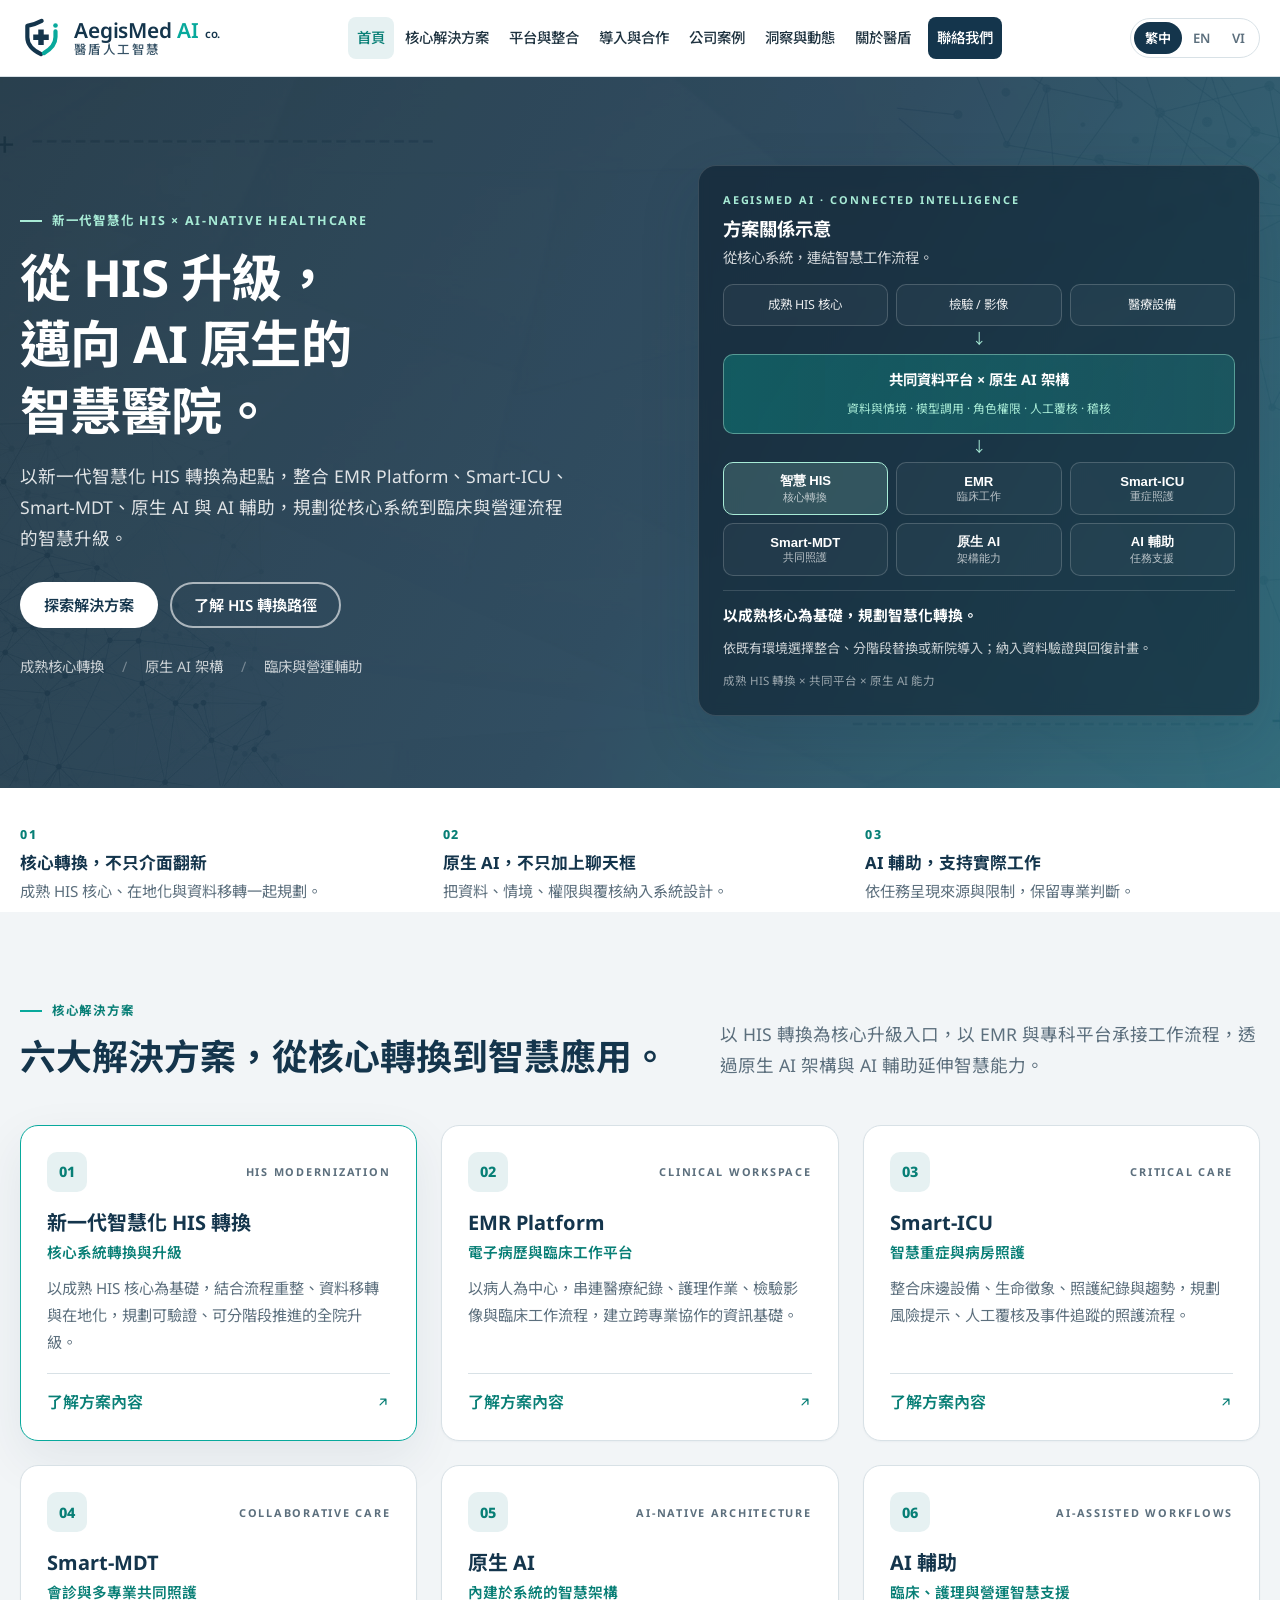
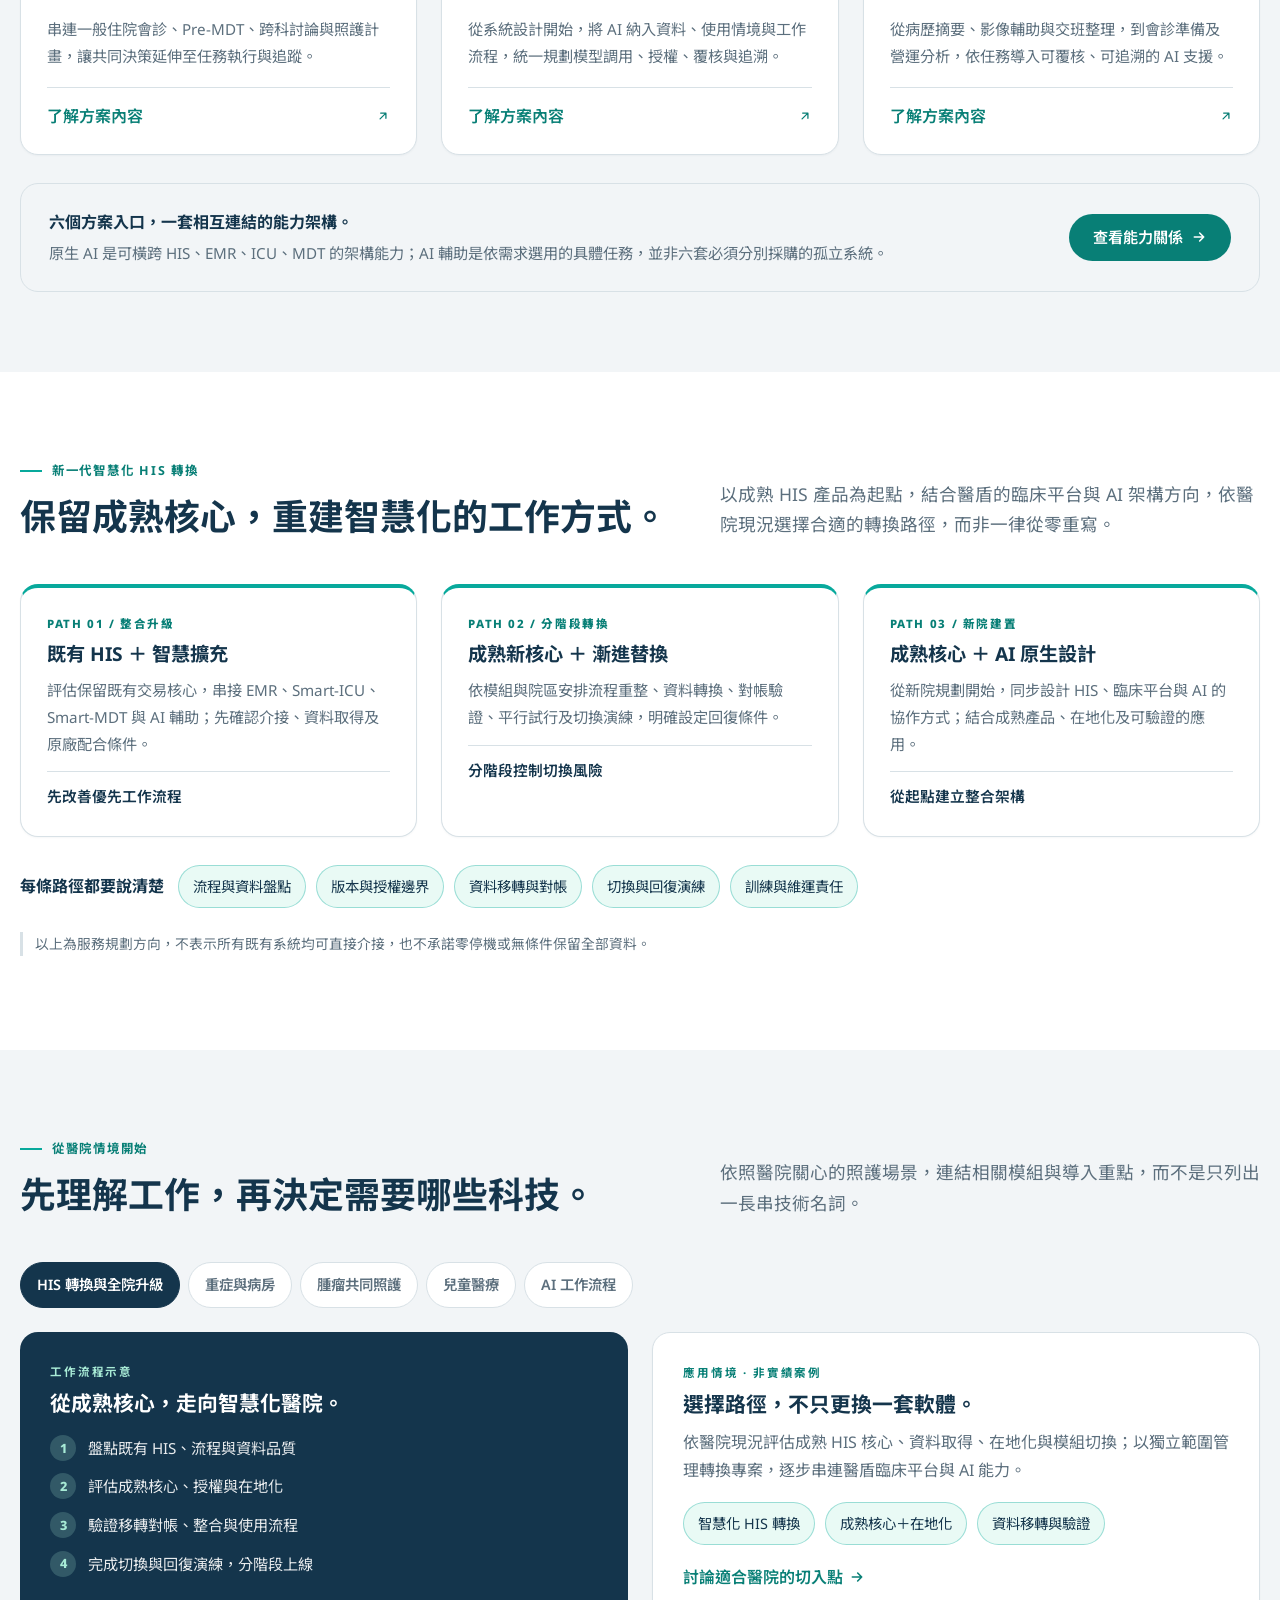
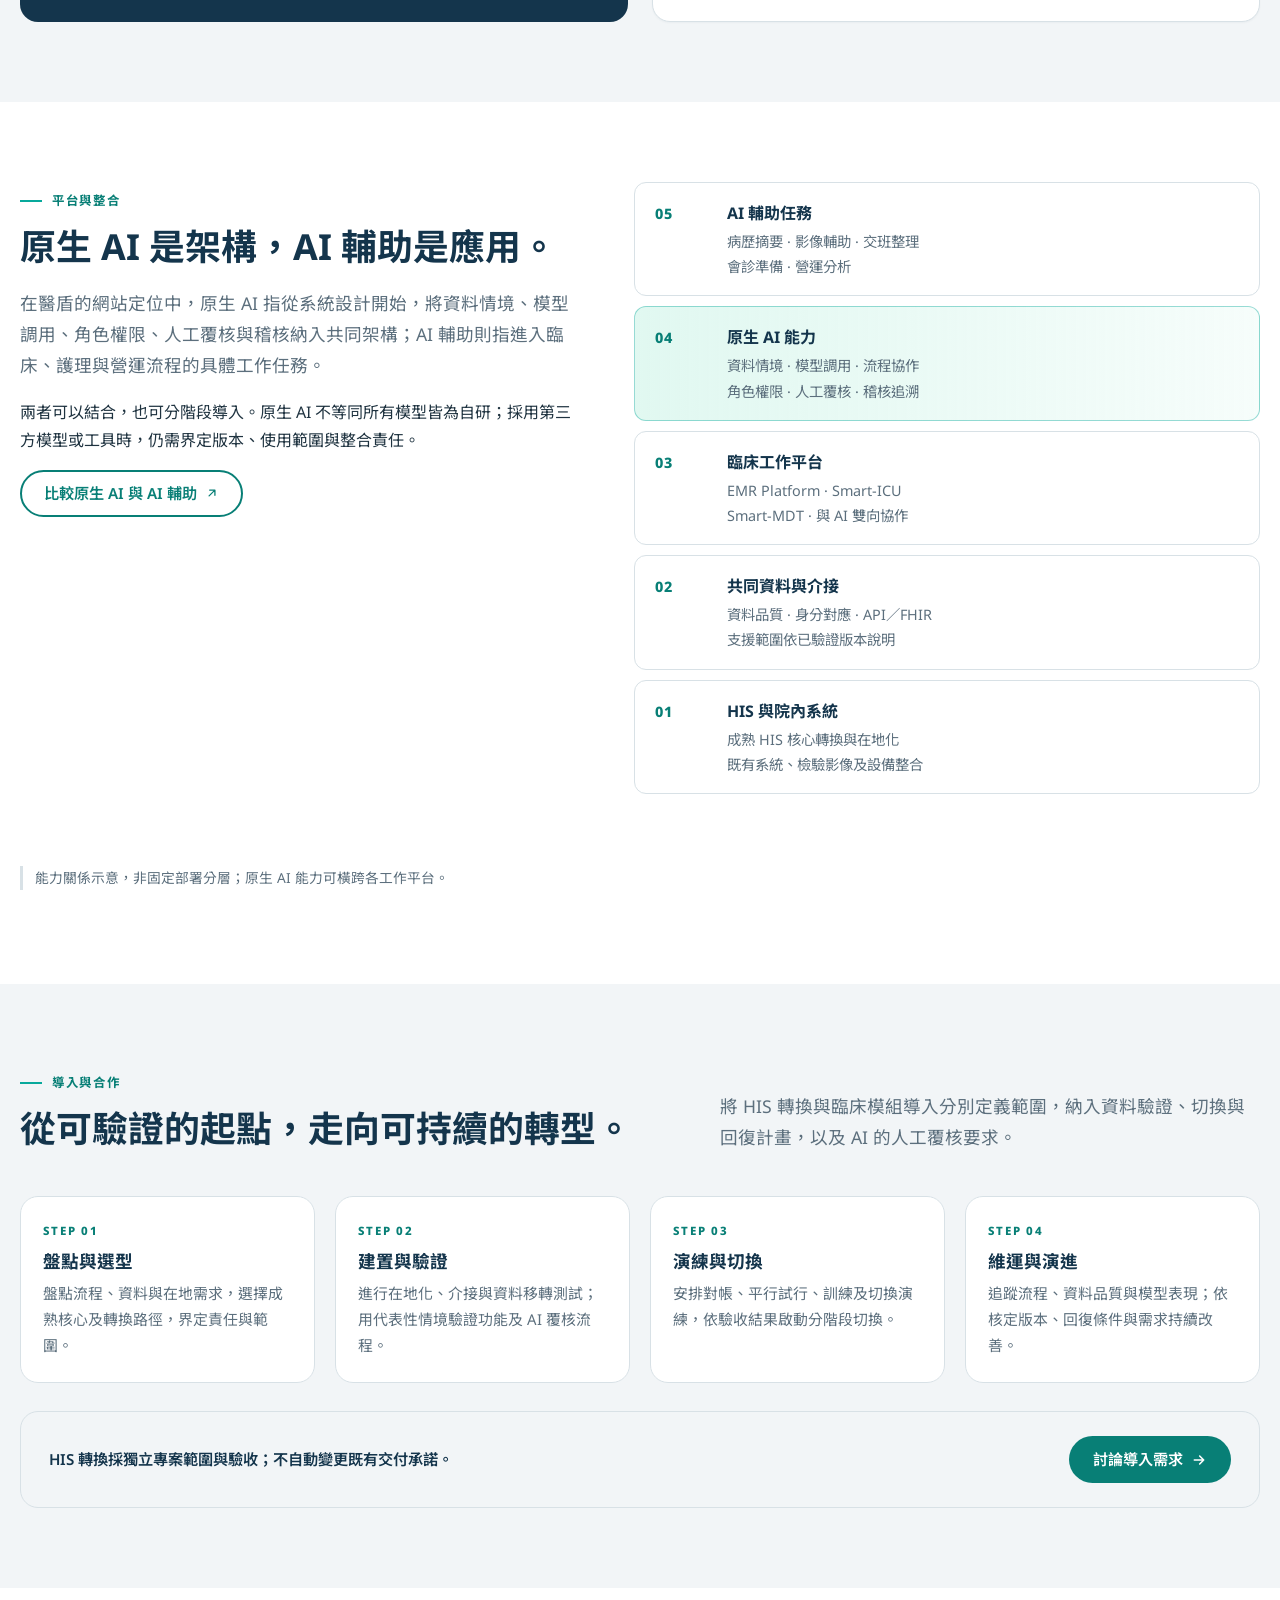
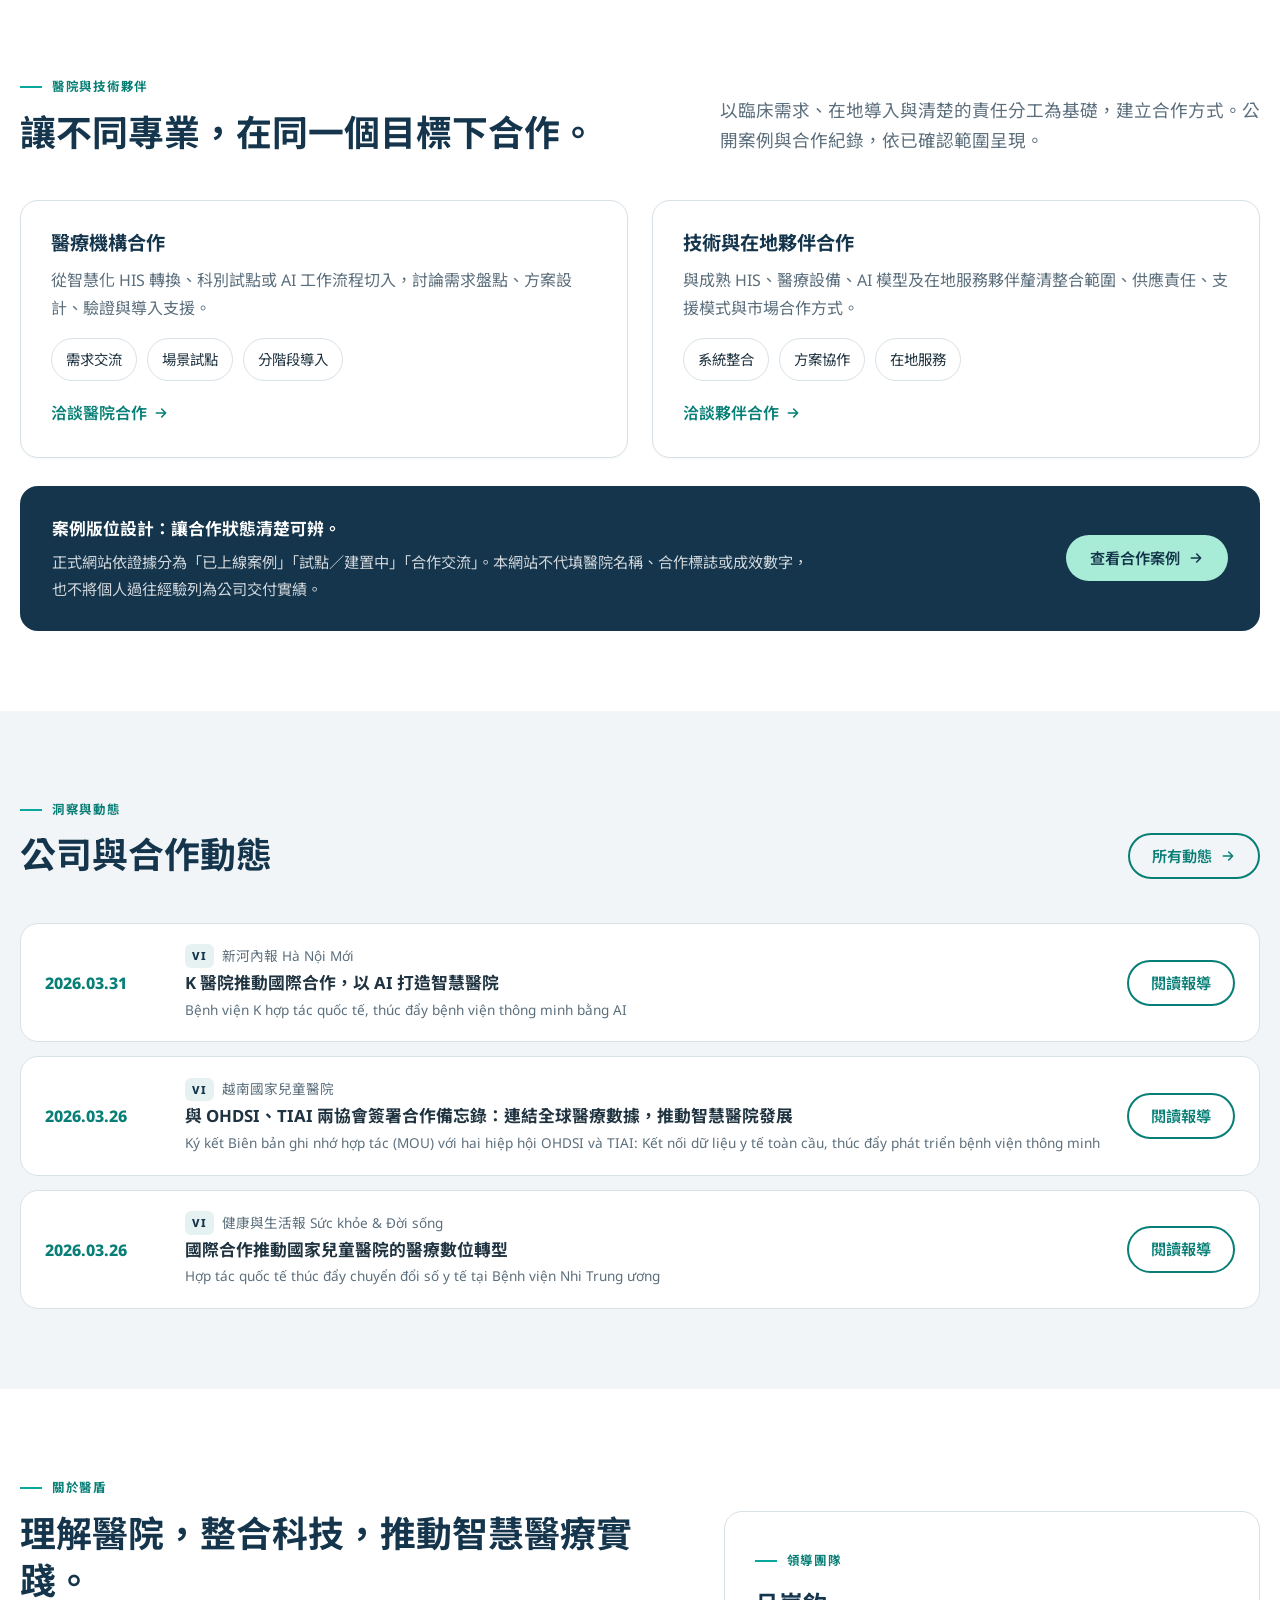
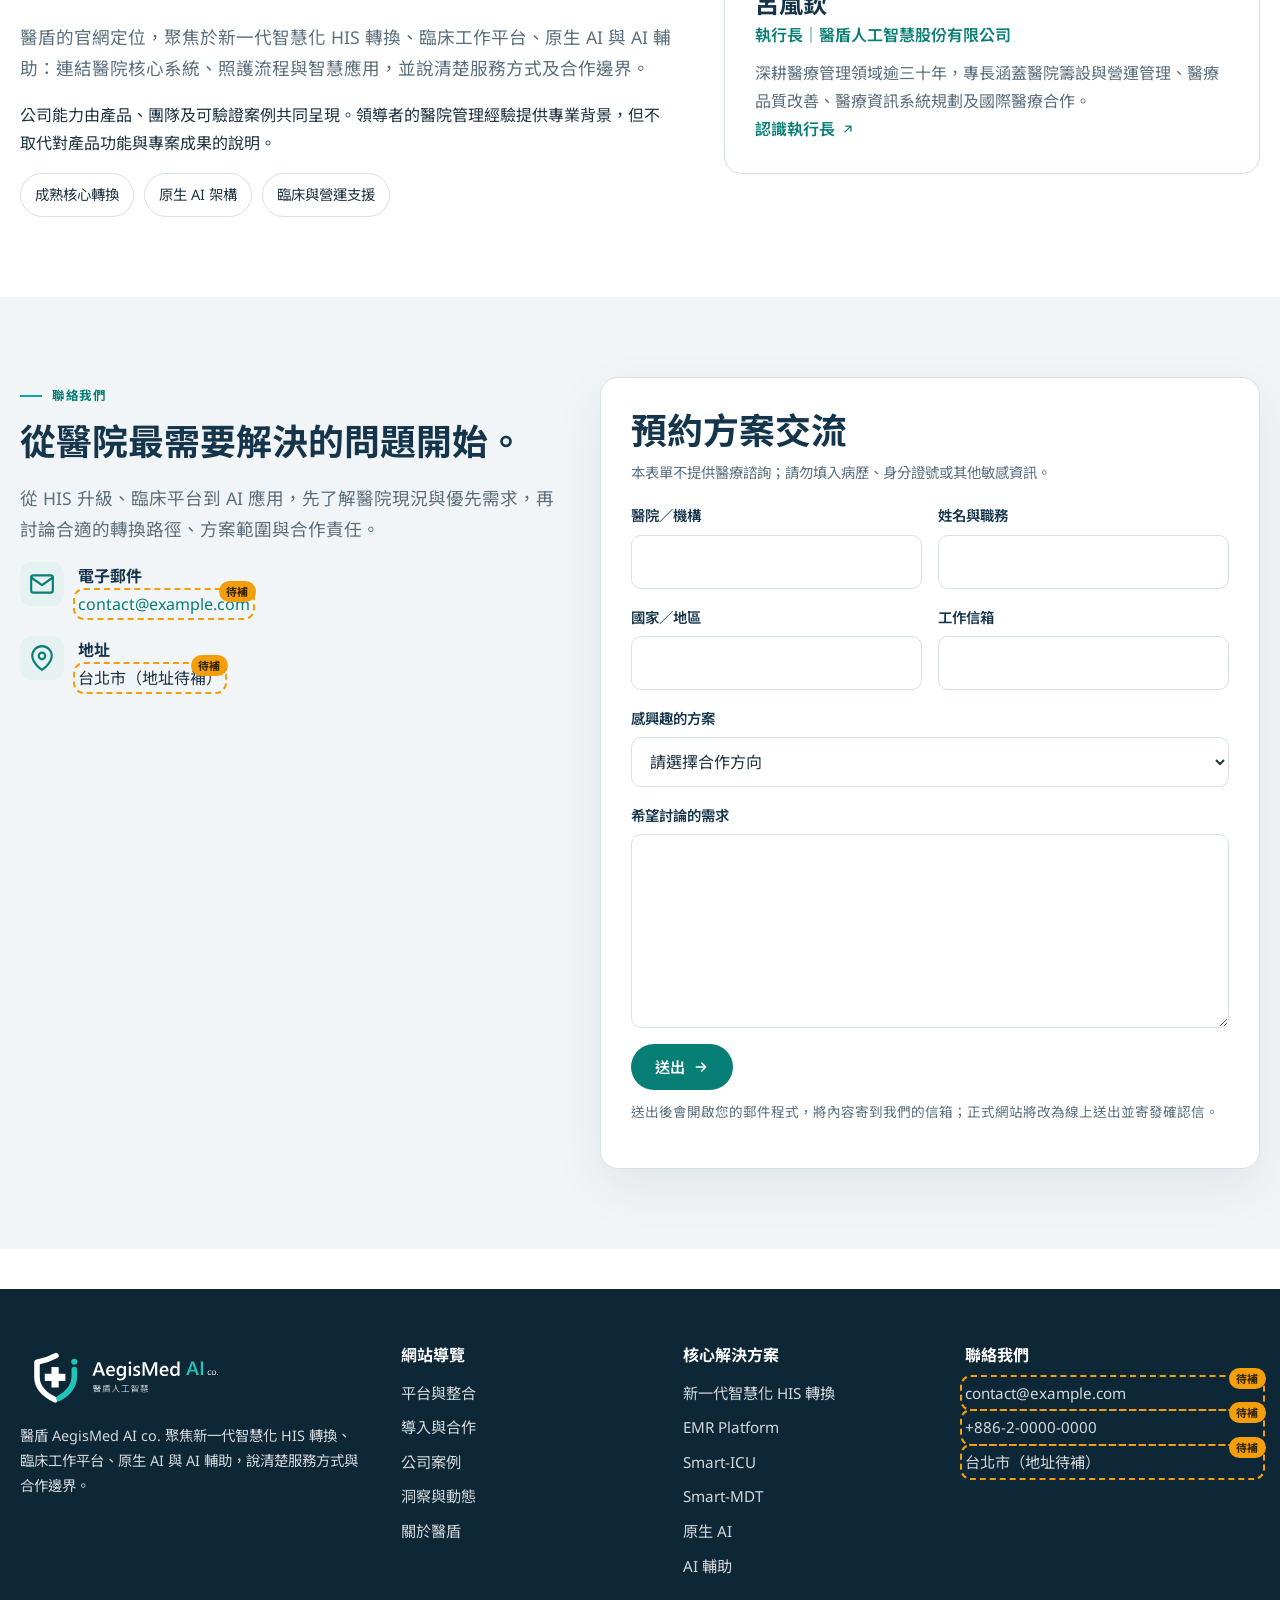
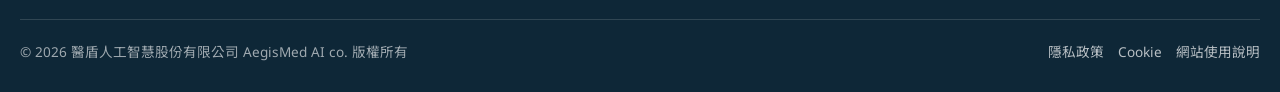
==== index.html @ ff6b039b "六大方案內頁改為定稿文案並新增架構圖" ====
<!DOCTYPE html>
<html lang="zh-Hant">
<head>
  <meta charset="utf-8">
  <meta name="viewport" content="width=device-width, initial-scale=1">
  <title data-i18n="title.home">醫盾 AegisMed AI co.｜從 HIS 升級，邁向 AI 原生的智慧醫院</title>
  <meta name="description" content="以新一代智慧化 HIS 轉換為起點，整合 EMR Platform、Smart-ICU、Smart-MDT、原生 AI 與 AI 輔助，規劃從核心系統到臨床與營運流程的智慧升級。">
  <meta name="robots" content="noindex,nofollow">
  <link rel="icon" href="assets/img/favicon.ico?v=3" sizes="16x16 32x32 48x48">
  <link rel="icon" href="assets/img/favicon.svg?v=3" type="image/svg+xml" sizes="any">
  <link rel="apple-touch-icon" href="assets/img/apple-touch-icon.png?v=3" sizes="180x180">
  <meta name="theme-color" content="#14354C">
  <link rel="preconnect" href="https://fonts.googleapis.com">
  <link href="https://fonts.googleapis.com/css2?family=Noto+Sans:wght@400;500;600;700;800&family=Noto+Sans+TC:wght@400;500;700;800&display=swap" rel="stylesheet">
  <link rel="stylesheet" href="assets/style.css?v=5">
</head>
<body>
  <header class="site-header"></header>

  <section class="hero" data-render="hero"></section>
  <section data-render="points"></section>
  <section class="section alt" id="solutions"><div class="container" data-render="solutions-grid"></div></section>
  <section class="section" id="paths"><div class="container" data-render="paths"></div></section>
  <section class="section alt" id="scenarios"><div class="container" data-render="scenarios"></div></section>
  <section class="section" id="platform"><div class="container" data-render="platform-brief"></div></section>
  <section class="section alt" id="implementation"><div class="container" data-render="implementation"></div></section>
  <section class="section" id="cooperation"><div class="container" data-render="cooperation-cards"></div></section>
  <section class="section alt" id="news"><div class="container" data-render="news-latest"></div></section>
  <section class="section" id="about"><div class="container" data-render="about-brief"></div></section>

  <section class="section alt" id="contact"><div class="container contact-grid">
    <div>
      <div class="eyebrow" data-i18n="nav.contact">聯絡我們</div>
      <h2 data-render="contact-title"></h2>
      <p class="lead" data-render="contact-lead"></p>
      <ul class="info-list">
        <li><div class="icon"><svg viewBox="0 0 24 24" fill="none" stroke="currentColor" stroke-width="2" stroke-linecap="round" stroke-linejoin="round"><rect x="2" y="4" width="20" height="16" rx="2"/><path d="m22 6-10 7L2 6"/></svg></div><div><b data-i18n="contact.email">電子郵件</b><span data-render="company-email" data-placeholder></span></div></li>
        <li><div class="icon"><svg viewBox="0 0 24 24" fill="none" stroke="currentColor" stroke-width="2" stroke-linecap="round" stroke-linejoin="round"><path d="M21 10c0 7-9 13-9 13s-9-6-9-13a9 9 0 0 1 18 0z"/><circle cx="12" cy="10" r="3"/></svg></div><div><b data-i18n="contact.address">地址</b><span data-render="company-address" data-placeholder></span></div></li>
      </ul>
    </div>
    <div data-render="contact-form"></div>
  </div></section>

  <footer class="site-footer"></footer>
  <script src="assets/data.js?v=5"></script>
  <script src="assets/content.js?v=5"></script>
  <script src="assets/i18n.js?v=5"></script>
  <script src="assets/site.js?v=5"></script>
</body>
</html>
---- assets/style.css ----
/* ============================================================
   醫盾 AegisMed AI co. — 官網樣式表（v2 六大方案版）
   品牌色取自 logo；版面參數（圓角 18、版心 1240、薄荷綠點綴）取自交接包原型
   ============================================================ */
:root {
  --navy: #14354C;
  --navy-2: #1E4A66;
  --navy-deep: #0E2737;
  --teal: #08A99C;
  --teal-dark: #087F76;
  --teal-bright: #20C5B8;
  --mint: #A8EBD6;
  --primary: var(--teal-dark);
  --mist: #E6F1F2;
  --mist-2: #F2F5F7;
  --ink: #1F3340;
  --muted: #5C6F7D;
  --line: #D8E1E6;
  --white: #FFFFFF;
  --amber: #F59E0B;
  --radius: 18px;
  --radius-sm: 12px;
  --shadow: 0 18px 50px rgba(20, 53, 76, 0.08);
  --shadow-lg: 0 24px 60px rgba(20, 53, 76, 0.16);
  --container: 1240px;
  --font: "Noto Sans", "Noto Sans TC", "Microsoft JhengHei", "PingFang TC", system-ui, -apple-system, "Segoe UI", sans-serif;
}

* { box-sizing: border-box; }
html { scroll-behavior: smooth; }
@media (prefers-reduced-motion: reduce) { html { scroll-behavior: auto; } *, *::before, *::after { transition: none !important; animation: none !important; } }
body { margin: 0; font-family: var(--font); font-size: 16px; line-height: 1.75; color: var(--ink); background: var(--white); -webkit-font-smoothing: antialiased; }
img { max-width: 100%; display: block; }
a { color: var(--primary); text-decoration: none; }
a:hover { text-decoration: underline; }
:focus-visible { outline: 3px solid var(--teal); outline-offset: 2px; border-radius: 4px; }
h1, h2, h3, h4 { line-height: 1.3; margin: 0 0 .5em; color: var(--navy); font-weight: 700; }
h1 { font-size: clamp(2rem, 4.2vw, 3.2rem); letter-spacing: -0.01em; }
h2 { font-size: clamp(1.6rem, 2.8vw, 2.25rem); }
h3 { font-size: 1.2rem; }
p { margin: 0 0 1em; }
.container { width: min(var(--container), calc(100% - 32px)); margin: 0 auto; }
.section { padding: 80px 0; }
.section.alt { background: var(--mist-2); }
.section.dark { background: var(--navy); color: #fff; }
.section.dark h2, .section.dark h3 { color: #fff; }
.section-head { max-width: 780px; margin-bottom: 44px; }
.section-head.center { margin-left: auto; margin-right: auto; text-align: center; }
.section-head.split { display: grid; grid-template-columns: 1.1fr .9fr; gap: 40px; align-items: end; max-width: none; }
.section-head.split .lead { margin-bottom: 0; }
.eyebrow { display: inline-flex; align-items: center; gap: 10px; font-size: .78rem; font-weight: 700; letter-spacing: .14em; text-transform: uppercase; color: var(--teal-dark); margin-bottom: 12px; }
.eyebrow::before { content: ""; width: 22px; height: 2px; background: var(--teal); }
.dark .eyebrow, .hero .eyebrow, .page-hero .eyebrow { color: var(--mint); }
.dark .eyebrow::before, .hero .eyebrow::before, .page-hero .eyebrow::before { background: var(--mint); }
.lead { font-size: 1.1rem; color: var(--muted); }
.dark .lead { color: rgba(255,255,255,.82); }
.muted { color: var(--muted); }
.small { font-size: .9rem; }
.note { font-size: .86rem; color: var(--muted); border-left: 3px solid var(--line); padding-left: 12px; margin-top: 24px; }
.dark .note { color: rgba(255,255,255,.7); border-color: rgba(255,255,255,.25); }

/* ---------- Buttons ---------- */
.btn { display: inline-flex; align-items: center; gap: 8px; padding: 12px 22px; border-radius: 999px; font-weight: 600; border: 2px solid transparent; cursor: pointer; transition: all .2s ease; text-decoration: none !important; font-size: .95rem; line-height: 1.2; font-family: inherit; }
.btn-primary { background: var(--primary); color: #fff; }
.btn-primary:hover { background: var(--navy); transform: translateY(-1px); box-shadow: var(--shadow); }
.btn-outline { border-color: var(--primary); color: var(--primary); background: transparent; }
.btn-outline:hover { background: var(--mist); }
.btn-light { background: #fff; color: var(--navy); }
.btn-light:hover { background: var(--mist); }
.btn-ghost { border-color: rgba(255,255,255,.6); color: #fff; }
.btn-ghost:hover { background: rgba(255,255,255,.12); }
.btn-mint { background: var(--mint); color: var(--navy); }
.btn-mint:hover { background: #BFF2E3; }
.arrow-link { font-weight: 600; display: inline-flex; align-items: center; gap: 6px; }

/* ---------- Header / Nav ---------- */
.site-header { position: sticky; top: 0; z-index: 50; background: rgba(255,255,255,.94); backdrop-filter: saturate(160%) blur(8px); border-bottom: 1px solid var(--line); }
.nav { display: flex; align-items: center; justify-content: space-between; height: 76px; gap: 20px; }
.brand { display: flex; align-items: center; gap: 12px; color: var(--navy); text-decoration: none !important; flex-shrink: 0; }
.brand img, .brand svg { height: 44px; width: auto; }
.brand-text { display: flex; flex-direction: column; line-height: 1.15; }
.brand-en { font-family: "Segoe UI", "Noto Sans", "Noto Sans TC", system-ui, sans-serif; font-size: 1.3rem; font-weight: 600; color: var(--navy); letter-spacing: -0.005em; white-space: nowrap; }
.brand-en b { color: var(--teal); font-weight: 600; }
.brand-en small { font-size: .55em; font-weight: 600; margin-left: 1px; }
.brand-zh { font-size: .78rem; font-weight: 500; color: var(--navy); letter-spacing: .2em; white-space: nowrap; opacity: .85; }
.nav-links { display: flex; align-items: center; gap: 2px; list-style: none; margin: 0; padding: 0; }
.nav-links a { display: block; padding: 8px 12px; border-radius: 8px; color: var(--ink); font-weight: 500; font-size: .95rem; text-decoration: none !important; white-space: nowrap; }
.nav-links a:hover { background: var(--mist); color: var(--navy); }
.nav-links a.active { color: var(--primary); background: var(--mist); }
.nav-links a.nav-cta { background: var(--navy); color: #fff; margin-left: 6px; }
.nav-links a.nav-cta:hover { background: var(--navy-2); }
.nav-right { display: flex; align-items: center; gap: 10px; flex-shrink: 0; }
.lang-switch { display: inline-flex; border: 1px solid var(--line); border-radius: 999px; padding: 3px; background: #fff; }
.lang-switch button { border: 0; background: transparent; padding: 5px 11px; border-radius: 999px; font: inherit; font-size: .82rem; font-weight: 600; color: var(--muted); cursor: pointer; white-space: nowrap; }
.lang-switch button.active { background: var(--navy); color: #fff; }
.nav-toggle { display: none; border: 1px solid var(--line); background: #fff; border-radius: 10px; width: 42px; height: 42px; cursor: pointer; }
.nav-toggle span { display: block; width: 20px; height: 2px; background: var(--navy); margin: 4px auto; border-radius: 2px; }

/* ---------- Hero (home) ---------- */
.hero { position: relative; color: #fff; overflow: hidden; background: linear-gradient(120deg, var(--navy-deep) 0%, var(--navy) 55%, #1B5C6E 100%); }
.hero::before { content: ""; position: absolute; inset: 0; background: url("img/bg-network.jpg") center/cover no-repeat; opacity: .12; mix-blend-mode: screen; pointer-events: none; }
.hero .container { position: relative; display: grid; grid-template-columns: 1.05fr .95fr; gap: 56px; align-items: center; padding: 88px 0 72px; }
.hero h1 { color: #fff; margin-bottom: 18px; }
.hero h1 span { display: block; }
.hero p.lead { color: rgba(255,255,255,.85); font-size: 1.1rem; max-width: 560px; }
.hero-actions { display: flex; flex-wrap: wrap; gap: 12px; margin-top: 28px; }
.hero-tags { display: flex; flex-wrap: wrap; gap: 8px 18px; margin-top: 26px; font-size: .9rem; color: rgba(255,255,255,.75); }
.hero-tags span::before { content: "/"; margin-right: 18px; color: rgba(255,255,255,.35); }
.hero-tags span:first-child::before { display: none; }

/* 方案關係示意卡 */
.board { background: rgba(8, 26, 40, .55); border: 1px solid rgba(255,255,255,.14); border-radius: var(--radius); padding: 24px; backdrop-filter: blur(6px); box-shadow: var(--shadow-lg); }
.board .label { font-size: .68rem; letter-spacing: .18em; color: var(--mint); font-weight: 700; margin-bottom: 8px; }
.board h3 { color: #fff; margin: 0 0 4px; font-size: 1.15rem; }
.board .sub { color: rgba(255,255,255,.8); font-size: .9rem; margin: 0 0 14px; }
.board .row { display: grid; gap: 8px; margin-top: 8px; }
.board .row.top { grid-template-columns: repeat(3, 1fr); }
.board .row.bottom { grid-template-columns: repeat(3, 1fr); }
.board .cell { border: 1px solid rgba(255,255,255,.18); border-radius: 10px; padding: 9px 10px; font-size: .78rem; text-align: center; color: rgba(255,255,255,.9); background: rgba(255,255,255,.04); }
.board .mid { border-radius: 10px; padding: 12px 14px; background: linear-gradient(90deg, rgba(8,169,156,.35), rgba(32,197,184,.2)); border: 1px solid rgba(168,235,214,.45); text-align: center; margin-top: 8px; }
.board .mid b { display: block; font-size: .9rem; color: #fff; }
.board .mid span { font-size: .74rem; color: var(--mint); }
.board .down { text-align: center; color: var(--mint); font-size: .9rem; line-height: 1; margin: 6px 0 2px; }
.board .cell.item { cursor: pointer; transition: all .15s ease; }
.board .cell.item b { display: block; font-size: .82rem; color: #fff; }
.board .cell.item span { font-size: .7rem; color: rgba(255,255,255,.7); }
.board .cell.item:hover, .board .cell.item.active { background: rgba(168,235,214,.18); border-color: var(--mint); }
.board .explain { margin-top: 14px; padding-top: 12px; border-top: 1px solid rgba(255,255,255,.14); min-height: 64px; }
.board .explain b { display: block; color: #fff; font-size: .92rem; margin-bottom: 4px; }
.board .explain span { font-size: .82rem; color: rgba(255,255,255,.78); }
.board .foot { margin-top: 10px; font-size: .72rem; color: rgba(255,255,255,.55); }

/* 三個重點 */
.points { display: grid; grid-template-columns: repeat(3, 1fr); gap: 28px; padding: 36px 0 8px; }
.point .num { font-size: .78rem; font-weight: 800; color: var(--teal-dark); letter-spacing: .14em; }
.point h3 { margin: 6px 0 4px; font-size: 1.05rem; }
.point p { color: var(--muted); margin: 0; font-size: .95rem; }

/* ---------- Page hero (inner pages) ---------- */
.page-hero { position: relative; color: #fff; padding: 68px 0 60px; overflow: hidden; background: linear-gradient(120deg, var(--navy-deep) 0%, var(--navy) 55%, #1B5C6E 100%); }
.page-hero::before { content: ""; position: absolute; inset: 0; background: url("img/bg-network.jpg") center/cover; opacity: .1; mix-blend-mode: screen; }
.page-hero .container { position: relative; }
.page-hero h1 { color: #fff; font-size: clamp(1.8rem, 3.4vw, 2.7rem); margin-bottom: 12px; max-width: 900px; }
.page-hero p { color: rgba(255,255,255,.85); max-width: 760px; margin: 0; font-size: 1.05rem; }
.page-hero .num { font-size: .85rem; font-weight: 800; letter-spacing: .14em; color: var(--mint); margin-bottom: 6px; }

/* ---------- Cards / Grids ---------- */
.grid { display: grid; gap: 24px; }
.grid-2 { grid-template-columns: repeat(2, 1fr); }
.grid-3 { grid-template-columns: repeat(3, 1fr); }
.grid-4 { grid-template-columns: repeat(4, 1fr); }
.card { background: #fff; border: 1px solid var(--line); border-radius: var(--radius); padding: 28px; box-shadow: 0 1px 2px rgba(20,53,76,.04); transition: transform .2s ease, box-shadow .2s ease; }
.card:hover { transform: translateY(-3px); box-shadow: var(--shadow); }
.card h3 { margin-top: 14px; }
.card p { color: var(--muted); margin-bottom: 0; }
.card .more { display: inline-flex; gap: 6px; align-items: center; margin-top: 16px; font-weight: 600; }
.dark .card { background: rgba(255,255,255,.06); border-color: rgba(255,255,255,.14); color: #fff; }
.dark .card p { color: rgba(255,255,255,.78); }

/* 六大方案卡 */
.sol-grid { display: grid; grid-template-columns: repeat(3, 1fr); gap: 24px; }
.sol-card { padding: 26px 26px 24px; display: flex; flex-direction: column; }
.sol-card .head { display: flex; justify-content: space-between; align-items: center; margin-bottom: 18px; }
.sol-card .num { width: 40px; height: 40px; border-radius: 10px; background: var(--mist); color: var(--teal-dark); font-weight: 800; display: grid; place-items: center; font-size: .9rem; }
.sol-card .tag { font-size: .68rem; letter-spacing: .16em; color: var(--muted); font-weight: 700; text-transform: uppercase; }
.sol-card h3 { margin: 0 0 4px; font-size: 1.25rem; }
.sol-card .pos { color: var(--teal-dark); font-weight: 600; font-size: .92rem; margin-bottom: 10px; }
.sol-card p.desc { color: var(--muted); font-size: .95rem; margin-bottom: 18px; flex: 1; }
.sol-card .more { display: flex; justify-content: space-between; align-items: center; margin-top: auto; padding-top: 14px; border-top: 1px solid var(--line); font-weight: 600; }
.sol-card.featured { border-color: var(--teal); box-shadow: var(--shadow); }
.band { margin-top: 28px; background: var(--mist-2); border: 1px solid var(--line); border-radius: var(--radius); padding: 24px 28px; display: flex; justify-content: space-between; align-items: center; gap: 24px; flex-wrap: wrap; }
.band b { display: block; color: var(--navy); margin-bottom: 4px; }
.band p { margin: 0; color: var(--muted); font-size: .95rem; }

/* 三條路徑 */
.paths { display: grid; grid-template-columns: repeat(3, 1fr); gap: 24px; }
.path { padding: 26px; border-top: 4px solid var(--teal); }
.path .tag { font-size: .72rem; letter-spacing: .14em; color: var(--teal-dark); font-weight: 800; }
.path h3 { margin: 8px 0 10px; }
.path p { color: var(--muted); font-size: .95rem; }
.path .foot { margin-top: 14px; padding-top: 12px; border-top: 1px solid var(--line); font-weight: 600; color: var(--navy); font-size: .92rem; }
.must { margin-top: 28px; display: flex; align-items: center; gap: 14px; flex-wrap: wrap; }
.must b { color: var(--navy); }
.chips { display: flex; flex-wrap: wrap; gap: 10px; }
.chip { padding: 8px 14px; border-radius: 999px; background: #fff; border: 1px solid var(--line); font-size: .9rem; color: var(--ink); }
.chip.vn { border-color: #F3C9C9; background: #FFF6F6; }
.chip.tw { border-color: #C9DDF3; background: #F3F8FF; }
.chip.mint { background: rgba(168,235,214,.25); border-color: rgba(8,169,156,.35); color: var(--navy); }
.dark .chip { background: rgba(255,255,255,.08); border-color: rgba(255,255,255,.2); color: #fff; }
.partner-group h3 { font-size: 1rem; color: var(--muted); font-weight: 600; margin-bottom: 12px; }

/* 應用情境 */
.scen-tabs { display: flex; gap: 8px; flex-wrap: wrap; margin-bottom: 24px; }
.scen-tabs button, .tabs button { border: 1px solid var(--line); background: #fff; border-radius: 999px; padding: 9px 16px; font: inherit; font-size: .9rem; font-weight: 600; color: var(--muted); cursor: pointer; }
.scen-tabs button.active, .tabs button.active { background: var(--navy); color: #fff; border-color: var(--navy); }
.scen-panel { display: grid; grid-template-columns: 1fr 1fr; gap: 24px; }
.scen-flow { background: var(--navy); color: #fff; border-radius: var(--radius); padding: 30px; }
.scen-flow .label { font-size: .72rem; letter-spacing: .16em; color: var(--mint); font-weight: 700; }
.scen-flow h3 { color: #fff; margin: 8px 0 18px; font-size: 1.3rem; }
.scen-flow ol { list-style: none; padding: 0; margin: 0; display: grid; gap: 12px; counter-reset: s; }
.scen-flow li { display: flex; gap: 12px; align-items: flex-start; font-size: .95rem; color: rgba(255,255,255,.9); }
.scen-flow li::before { counter-increment: s; content: counter(s); flex: 0 0 26px; height: 26px; border-radius: 50%; background: rgba(168,235,214,.2); color: var(--mint); display: grid; place-items: center; font-size: .8rem; font-weight: 800; }
.scen-card { padding: 30px; }
.scen-card .label { font-size: .72rem; letter-spacing: .16em; color: var(--teal-dark); font-weight: 700; }
.scen-card h3 { margin: 8px 0 10px; font-size: 1.3rem; }
.scen-card p { color: var(--muted); }
.scen-card .chips { margin: 18px 0; }

/* 平台五層 */
.layers { display: grid; gap: 10px; }
.layer { display: grid; grid-template-columns: 56px 1fr; gap: 16px; align-items: start; padding: 16px 20px; border: 1px solid var(--line); border-radius: var(--radius-sm); background: #fff; }
.layer .num { font-weight: 800; color: var(--teal-dark); font-size: .9rem; letter-spacing: .08em; padding-top: 2px; }
.layer b { display: block; color: var(--navy); margin-bottom: 2px; }
.layer span { display: block; font-size: .9rem; color: var(--muted); }
.layer.accent { background: linear-gradient(90deg, rgba(168,235,214,.35), rgba(168,235,214,.1)); border-color: rgba(8,169,156,.4); }
.platform-grid { display: grid; grid-template-columns: .95fr 1.05fr; gap: 48px; align-items: start; }
.compare-grid { display: grid; grid-template-columns: repeat(2, 1fr); gap: 20px; }
.compare-grid .card h3 { margin-top: 0; font-size: 1.05rem; }

/* 四步驟 */
.steps-4 { display: grid; grid-template-columns: repeat(4, 1fr); gap: 20px; }
.step4 { position: relative; padding: 24px 22px; border: 1px solid var(--line); border-radius: var(--radius); background: #fff; }
.step4 .num { font-size: .72rem; letter-spacing: .16em; font-weight: 800; color: var(--teal-dark); }
.step4 h3 { margin: 8px 0 8px; font-size: 1.1rem; }
.step4 p { color: var(--muted); margin: 0; font-size: .93rem; }
.steps { counter-reset: step; }
.step { position: relative; padding-left: 64px; }
.step::before { counter-increment: step; content: counter(step, decimal-leading-zero); position: absolute; left: 0; top: 0; width: 46px; height: 46px; border-radius: 12px; background: var(--navy); color: #fff; display: grid; place-items: center; font-weight: 800; }

/* 合作 */
.coop-cards { display: grid; grid-template-columns: repeat(2, 1fr); gap: 24px; }
.coop-card { padding: 30px; }
.coop-card h3 { margin-top: 0; }
.coop-card .chips { margin: 16px 0 18px; }
.case-note { margin-top: 28px; background: var(--navy); color: #fff; border-radius: var(--radius); padding: 28px 32px; display: flex; justify-content: space-between; gap: 24px; align-items: center; flex-wrap: wrap; }
.case-note b { display: block; font-size: 1.05rem; margin-bottom: 6px; }
.case-note p { margin: 0; color: rgba(255,255,255,.8); font-size: .95rem; max-width: 760px; }

/* CTA band */
.cta { background: linear-gradient(100deg, var(--navy) 0%, #1B5C6E 100%); color: #fff; border-radius: 22px; padding: 48px; display: flex; align-items: center; justify-content: space-between; gap: 32px; flex-wrap: wrap; }
.cta h2 { color: #fff; margin: 0 0 8px; }
.cta p { margin: 0; color: rgba(255,255,255,.85); }

/* ---------- 方案內頁 ---------- */
.sol-intro { display: grid; grid-template-columns: 1.1fr .9fr; gap: 48px; align-items: center; }
.sol-intro img { border-radius: var(--radius); box-shadow: var(--shadow); aspect-ratio: 4/3; object-fit: cover; width: 100%; }
.pts { display: grid; grid-template-columns: repeat(2, 1fr); gap: 20px; }
.pt { padding: 24px 26px; border: 1px solid var(--line); border-radius: var(--radius); background: #fff; }
.pt h3 { margin: 0 0 6px; font-size: 1.05rem; }
.pt p { margin: 0; color: var(--muted); font-size: .95rem; }
.extra { display: grid; gap: 16px; grid-template-columns: repeat(auto-fit, minmax(300px, 1fr)); }
.extra .card { padding: 24px 26px; border-left: 4px solid var(--teal); }
.extra .card h3 { margin: 0 0 6px; font-size: 1.05rem; }
.sol-nav { display: flex; flex-wrap: wrap; gap: 8px; }
.sol-nav a { padding: 8px 14px; border-radius: 999px; border: 1px solid var(--line); background: #fff; font-size: .9rem; color: var(--ink); text-decoration: none !important; }
.sol-nav a.active, .sol-nav a:hover { background: var(--navy); color: #fff; border-color: var(--navy); }
.disclaimer { font-size: .86rem; color: var(--muted); background: var(--mist-2); border-radius: var(--radius-sm); padding: 14px 18px; margin-top: 28px; }

/* ---------- 案例頁 ---------- */
.tabs { display: flex; gap: 8px; flex-wrap: wrap; margin-bottom: 28px; }
.pending-panel { padding: 40px; text-align: center; color: var(--muted); border: 2px dashed var(--line); border-radius: var(--radius); background: #fff; }
.phase { margin-bottom: 52px; }
.phase-head { display: flex; align-items: center; gap: 16px; margin-bottom: 20px; }
.phase-head .badge { background: var(--navy); color: #fff; border-radius: 10px; padding: 8px 14px; font-weight: 700; font-size: .9rem; letter-spacing: .04em; white-space: nowrap; }
.phase-head h2 { margin: 0; font-size: 1.4rem; }
.case-list { display: grid; gap: 16px; }
.case-card { display: grid; grid-template-columns: 1fr 300px; gap: 24px; padding: 24px 26px; background: #fff; border: 1px solid var(--line); border-radius: var(--radius); }
.case-card .date { font-weight: 800; color: var(--primary); letter-spacing: .04em; font-size: .92rem; }
.case-card .status { display: inline-block; margin-left: 10px; font-size: .72rem; font-weight: 800; letter-spacing: .08em; padding: 3px 9px; border-radius: 6px; background: rgba(168,235,214,.35); color: var(--navy); vertical-align: 2px; }
.case-card h3 { margin: 4px 0 2px; font-size: 1.15rem; }
.case-card .place { color: var(--muted); font-size: .9rem; margin-bottom: 12px; }
.case-fields { display: grid; grid-template-columns: repeat(2, 1fr); gap: 10px 20px; font-size: .9rem; }
.case-fields div b { display: block; color: var(--navy); font-size: .78rem; letter-spacing: .06em; margin-bottom: 2px; }
.case-fields div span, .case-fields div a { color: var(--ink); }
.case-fields .links a { display: block; font-size: .88rem; }
.photo-strip { display: grid; grid-template-columns: repeat(2, 1fr); gap: 8px; align-content: start; }
.photo-strip a { display: block; border-radius: 10px; overflow: hidden; background: var(--mist); position: relative; }
.photo-strip img { aspect-ratio: 4/3; object-fit: cover; width: 100%; transition: transform .3s ease; }
.photo-strip a:hover img { transform: scale(1.04); }
.photo-strip a.more-photos::after { content: attr(data-more); position: absolute; inset: 0; display: grid; place-items: center; background: rgba(20,53,76,.55); color: #fff; font-weight: 700; font-size: 1.1rem; }
.lightbox { position: fixed; inset: 0; background: rgba(5, 20, 40, .92); z-index: 100; display: none; align-items: center; justify-content: center; flex-direction: column; padding: 24px; }
.lightbox.open { display: flex; }
.lightbox img { max-width: min(1200px, 100%); max-height: 78vh; object-fit: contain; border-radius: 8px; box-shadow: var(--shadow-lg); }
.lightbox .cap { color: #fff; margin-top: 14px; text-align: center; font-size: .95rem; }
.lightbox button { position: absolute; background: rgba(255,255,255,.12); color: #fff; border: 0; width: 48px; height: 48px; border-radius: 50%; font-size: 1.4rem; cursor: pointer; display: grid; place-items: center; }
.lightbox button:hover { background: rgba(255,255,255,.25); }
.lightbox .close { top: 20px; right: 20px; }
.lightbox .prev { left: 20px; top: 50%; transform: translateY(-50%); }
.lightbox .next { right: 20px; top: 50%; transform: translateY(-50%); }

/* ---------- 新聞 ---------- */
.news-list { display: grid; gap: 14px; }
.news-item { display: grid; grid-template-columns: 120px 1fr auto; gap: 20px; align-items: center; padding: 20px 24px; background: #fff; border: 1px solid var(--line); border-radius: var(--radius); }
.news-item .date { font-weight: 800; color: var(--primary); }
.news-item .source { font-size: .85rem; color: var(--muted); margin-bottom: 4px; display: flex; gap: 8px; align-items: center; flex-wrap: wrap; }
.news-item h3 { font-size: 1.05rem; margin: 0; }
.news-item h3 a { color: var(--ink); }
.news-item .orig { font-size: .85rem; color: var(--muted); margin: 4px 0 0; }
.lang-badge { display: inline-block; font-size: .7rem; font-weight: 800; letter-spacing: .08em; padding: 2px 7px; border-radius: 6px; background: var(--mist); color: var(--navy); }
.news-filter { display: flex; gap: 8px; flex-wrap: wrap; margin-bottom: 24px; }
.news-filter button { border: 1px solid var(--line); background: #fff; border-radius: 999px; padding: 8px 16px; font: inherit; font-size: .9rem; font-weight: 600; color: var(--muted); cursor: pointer; }
.news-filter button.active { background: var(--navy); color: #fff; border-color: var(--navy); }

/* ---------- 關於 ---------- */
.about-grid { display: grid; grid-template-columns: 1.1fr .9fr; gap: 48px; align-items: center; }
.about-grid img { border-radius: var(--radius); box-shadow: var(--shadow); }
.leader-card { padding: 36px 40px; max-width: 920px; }
.leader-card .role { color: var(--teal-dark); font-weight: 600; margin-bottom: 14px; }
.leader-card .bio p { font-size: 1.02rem; line-height: 1.85; color: var(--ink); }
.leader-detail { display: grid; grid-template-columns: 1fr 1fr; gap: 28px; margin-top: 24px; padding-top: 24px; border-top: 1px solid var(--line); }
.leader-detail h4 { font-size: .82rem; letter-spacing: .1em; color: var(--teal-dark); margin-bottom: 8px; }
.leader-detail ul { margin: 0; padding-left: 18px; color: var(--ink); font-size: .95rem; display: grid; gap: 6px; }
.org-card { display: grid; grid-template-columns: 90px 1fr; gap: 20px; align-items: start; }
.org-card .abbr { width: 90px; height: 90px; border-radius: 16px; background: var(--navy); color: #fff; display: grid; place-items: center; font-weight: 800; font-size: 1.05rem; letter-spacing: .04em; text-align: center; line-height: 1.1; padding: 6px; }
.org-card h3 { margin-top: 0; }
.facts { display: grid; grid-template-columns: repeat(3, 1fr); gap: 16px; }
.fact { padding: 18px 20px; border: 1px solid var(--line); border-radius: var(--radius-sm); background: #fff; }
.fact b { display: block; font-size: .78rem; letter-spacing: .08em; color: var(--teal-dark); margin-bottom: 4px; }

/* ---------- 聯絡 ---------- */
.contact-grid { display: grid; grid-template-columns: .9fr 1.1fr; gap: 40px; align-items: start; }
.info-list { list-style: none; padding: 0; margin: 0; display: grid; gap: 18px; }
.info-list li { display: grid; grid-template-columns: 44px 1fr; gap: 14px; align-items: start; }
.icon { width: 52px; height: 52px; border-radius: 14px; display: grid; place-items: center; background: var(--mist); color: var(--teal-dark); }
.icon svg { width: 26px; height: 26px; }
.info-list .icon { width: 44px; height: 44px; border-radius: 12px; }
.info-list b { display: block; color: var(--navy); }
.form { background: #fff; border: 1px solid var(--line); border-radius: var(--radius); padding: 30px; box-shadow: var(--shadow); }
.form-row { display: grid; grid-template-columns: 1fr 1fr; gap: 16px; }
.field { display: grid; gap: 6px; margin-bottom: 16px; }
.field label { font-size: .9rem; font-weight: 600; color: var(--navy); }
.field input, .field textarea, .field select { font: inherit; padding: 12px 14px; border: 1px solid var(--line); border-radius: 10px; background: #fff; color: var(--ink); width: 100%; }
.field input:focus, .field textarea:focus, .field select:focus { outline: 2px solid var(--teal); border-color: transparent; }
.form .form-note { font-size: .85rem; color: var(--muted); margin-top: 10px; }
.audience { margin-top: 20px; padding: 14px 18px; background: var(--mist-2); border-left: 4px solid var(--teal); border-radius: 8px; font-size: .95rem; }
.audience b { color: var(--navy); }

/* ---------- Placeholder marker（草稿階段用） ---------- */
[data-placeholder] { position: relative; outline: 2px dashed var(--amber); outline-offset: 3px; border-radius: 6px; }
[data-placeholder]::after { content: "待補"; position: absolute; top: -12px; right: -6px; background: var(--amber); color: #3A2A00; font-size: .68rem; font-weight: 800; padding: 1px 7px; border-radius: 999px; letter-spacing: .06em; }
html[lang="en"] [data-placeholder]::after { content: "TBD"; }
html[lang="vi"] [data-placeholder]::after { content: "Cần bổ sung"; }
body.no-placeholder-marks [data-placeholder] { outline: 0; }
body.no-placeholder-marks [data-placeholder]::after { display: none; }

/* ---------- 右下角固定按鈕（回到首頁／回到頂端） ---------- */
.fab-home {
  position: fixed; right: 24px; bottom: 24px; z-index: 40; display: inline-flex; align-items: center; gap: 8px;
  padding: 12px 18px; border-radius: 999px; background: var(--navy); color: #fff; font-weight: 600; font-size: .92rem;
  box-shadow: 0 10px 30px rgba(20,53,76,.28); text-decoration: none !important; opacity: 0; transform: translateY(12px);
  pointer-events: none; transition: opacity .25s ease, transform .25s ease, background .2s ease;
}
.fab-home.show { opacity: 1; transform: none; pointer-events: auto; }
.fab-home:hover { background: var(--primary); }
@media (max-width: 560px) { .fab-home { right: 14px; bottom: 14px; padding: 11px 14px; font-size: .85rem; } }

/* ---------- Footer ---------- */
.site-footer { background: var(--navy-deep); color: rgba(255,255,255,.82); padding: 56px 0 28px; margin-top: 40px; }
.footer-grid { display: grid; grid-template-columns: 1.4fr 1fr 1fr 1.2fr; gap: 36px; }
.site-footer h4 { color: #fff; font-size: 1rem; margin-bottom: 14px; }
.site-footer a { color: rgba(255,255,255,.82); }
.site-footer ul { list-style: none; padding: 0; margin: 0; display: grid; gap: 8px; font-size: .95rem; }
.site-footer .brand { color: #fff; margin-bottom: 14px; }
.site-footer .brand img { height: 64px; }
.footer-bottom { border-top: 1px solid rgba(255,255,255,.14); margin-top: 40px; padding-top: 20px; font-size: .85rem; display: flex; justify-content: space-between; flex-wrap: wrap; gap: 10px; color: rgba(255,255,255,.6); }
.footer-bottom a { color: rgba(255,255,255,.7); margin-left: 14px; }

/* ---------- Responsive ---------- */
@media (max-width: 1300px) { .nav-links a { padding: 8px 9px; font-size: .9rem; } }
@media (max-width: 1140px) {
  .nav-toggle { display: block; }
  .nav-links { display: none; position: absolute; left: 0; right: 0; top: 76px; background: #fff; border-bottom: 1px solid var(--line); flex-direction: column; align-items: stretch; padding: 10px 16px 16px; gap: 2px; box-shadow: var(--shadow); }
  .nav-links.open { display: flex; }
  .nav-links a.nav-cta { margin-left: 0; }
}
@media (max-width: 1024px) {
  .grid-4, .steps-4 { grid-template-columns: repeat(2, 1fr); }
  .sol-grid, .paths { grid-template-columns: repeat(2, 1fr); }
  .footer-grid { grid-template-columns: 1fr 1fr; }
  .leader-detail { grid-template-columns: 1fr; }
  .facts { grid-template-columns: 1fr; }
}
@media (max-width: 860px) {
  .hero .container { grid-template-columns: 1fr; padding: 56px 0 48px; }
  .grid-3, .grid-2, .compare-grid, .coop-cards, .pts, .scen-panel, .platform-grid, .about-grid, .contact-grid, .sol-intro, .points { grid-template-columns: 1fr; }
  .section-head.split { grid-template-columns: 1fr; }
  .case-card { grid-template-columns: 1fr; }
  .case-fields { grid-template-columns: 1fr; }
  .photo-strip { grid-template-columns: repeat(4, 1fr); }
  .leader-card { padding: 26px 22px; }
  .news-item { grid-template-columns: 1fr; gap: 8px; }
  .org-card { grid-template-columns: 1fr; }
  .cta, .case-note { padding: 32px; }
  .form-row { grid-template-columns: 1fr; }
  .section { padding: 56px 0; }
}
@media (max-width: 560px) {
  .grid-4, .steps-4, .sol-grid, .paths { grid-template-columns: 1fr; }
  .footer-grid { grid-template-columns: 1fr; }
  .photo-strip { grid-template-columns: repeat(2, 1fr); }
  .brand img { height: 38px; }
  .brand-en { font-size: 1.1rem; }
  .brand-zh { display: none; }
  .lang-switch button { padding: 5px 8px; }
  .board .row.top, .board .row.bottom { grid-template-columns: repeat(3, 1fr); }
  .board .cell { font-size: .7rem; padding: 7px 6px; }
}

/* 方案架構圖（方案內頁導言右側） */
.fig { position: relative; border-radius: var(--radius); padding: 22px 24px 20px; background: linear-gradient(135deg, var(--navy-deep) 0%, var(--navy) 60%, #1B5C6E 100%); color: #fff; box-shadow: var(--shadow-lg); overflow: hidden; }
.fig::before { content: ""; position: absolute; inset: 0; background: url("img/bg-network.jpg") center/cover; opacity: .08; mix-blend-mode: screen; pointer-events: none; }
.fig > * { position: relative; }
.fig .fig-label { font-size: .68rem; letter-spacing: .18em; text-transform: uppercase; color: var(--mint); font-weight: 700; margin-bottom: 12px; }
.fig .cells { display: grid; grid-template-columns: repeat(var(--n, 3), 1fr); gap: 8px; }
.fig .cell { border: 1px solid rgba(255,255,255,.18); border-radius: 10px; padding: 9px 10px; font-size: .78rem; line-height: 1.35; text-align: center; color: rgba(255,255,255,.92); background: rgba(255,255,255,.05); display: flex; align-items: center; justify-content: center; }
.fig .row-label { font-size: .7rem; letter-spacing: .06em; color: rgba(255,255,255,.6); margin-bottom: 6px; }
.fig .fig-row.accent .cell { background: linear-gradient(90deg, rgba(8,169,156,.42), rgba(32,197,184,.24)); border-color: rgba(168,235,214,.5); color: #fff; font-weight: 600; }
.fig .arrow { text-align: center; color: var(--mint); font-size: .95rem; line-height: 1; margin: 6px 0; }
.fig .fig-foot { margin-top: 14px; padding-top: 10px; border-top: 1px solid rgba(255,255,255,.14); font-size: .74rem; line-height: 1.5; color: rgba(255,255,255,.72); }
.fig-hub .hub { display: grid; grid-template-columns: repeat(3, 1fr); gap: 8px; align-items: stretch; }
.fig-hub .hub .center { border-radius: 50%; aspect-ratio: 1 / 1; width: min(100%, 118px); align-self: center; justify-self: center; display: flex; align-items: center; justify-content: center; text-align: center; padding: 10px; font-weight: 700; font-size: .95rem; color: #fff; background: linear-gradient(135deg, var(--teal), var(--teal-bright)); box-shadow: 0 0 0 10px rgba(32,197,184,.16); }
.fig-steps .steps { list-style: none; margin: 0; padding: 0; display: grid; gap: 6px; }
.fig-steps .steps li { display: grid; grid-template-columns: 28px 1fr; gap: 10px; align-items: start; padding: 7px 10px; border-radius: 10px; border: 1px solid rgba(255,255,255,.14); background: rgba(255,255,255,.04); }
.fig-steps .steps li.accent { background: linear-gradient(90deg, rgba(8,169,156,.42), rgba(32,197,184,.24)); border-color: rgba(168,235,214,.5); }
.fig-steps .steps .n { width: 28px; height: 28px; border-radius: 50%; display: flex; align-items: center; justify-content: center; font-size: .72rem; font-weight: 700; color: var(--mint); border: 1px solid var(--mint); background: rgba(168,235,214,.12); }
.fig-steps .steps li.accent .n { background: #fff; color: var(--teal-dark); border-color: #fff; }
.fig-steps .steps b { display: block; font-size: .84rem; color: #fff; line-height: 1.3; }
.fig-steps .steps li > div > span { display: block; font-size: .72rem; color: rgba(255,255,255,.7); line-height: 1.4; margin-top: 2px; }
.fig-grid .groups { display: grid; grid-template-columns: repeat(2, 1fr); gap: 8px; }
.fig-grid .group { border: 1px solid rgba(255,255,255,.18); border-radius: 10px; padding: 10px 12px; background: rgba(255,255,255,.05); }
.fig-grid .group b { display: block; font-size: .8rem; color: var(--mint); margin-bottom: 6px; }
.fig-grid .group span { display: block; font-size: .74rem; color: rgba(255,255,255,.85); line-height: 1.45; padding-left: 10px; position: relative; }
.fig-grid .group span::before { content: ""; position: absolute; left: 0; top: .55em; width: 4px; height: 4px; border-radius: 50%; background: var(--teal-bright); }
@media (max-width: 560px) {
  .fig { padding: 18px 16px 16px; }
  .fig .cells { display: flex; flex-wrap: wrap; }
  .fig .cell { flex: 1 1 calc(50% - 4px); }
  .fig-grid .groups { grid-template-columns: 1fr; }
}
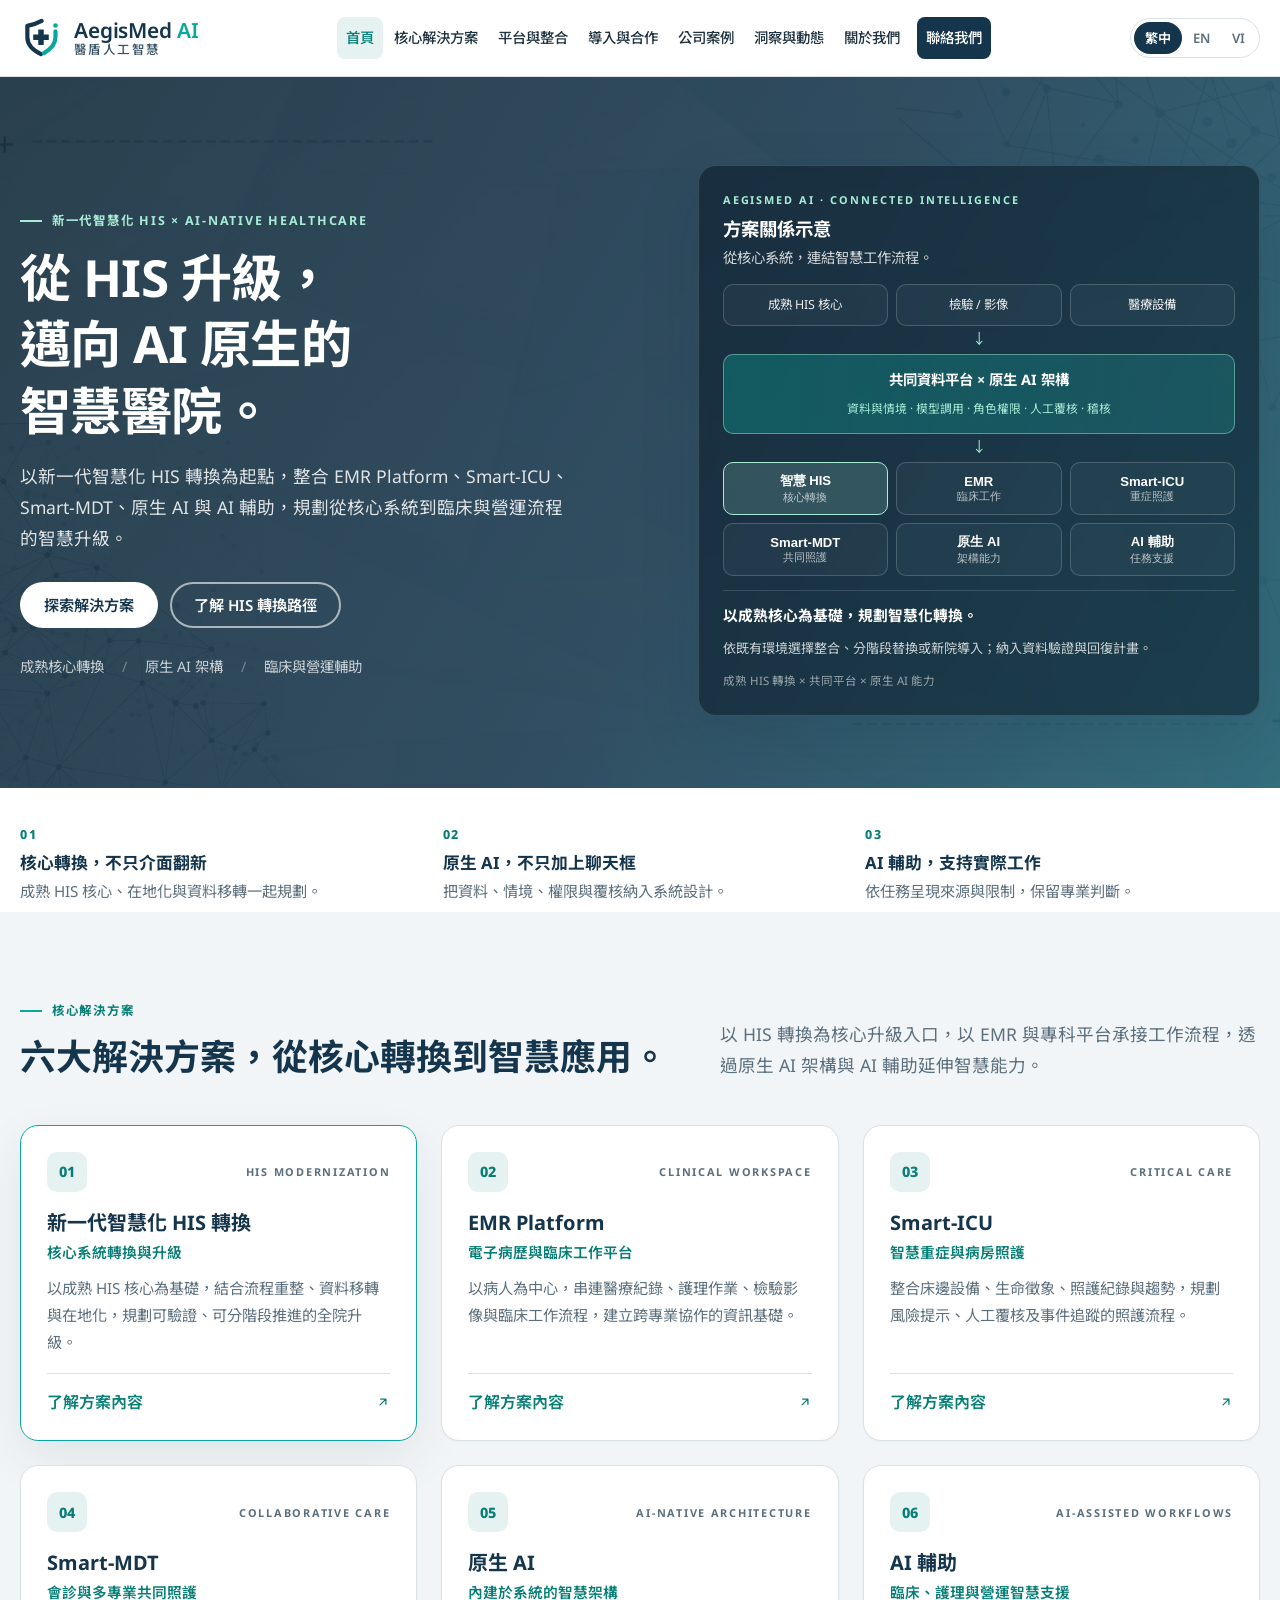
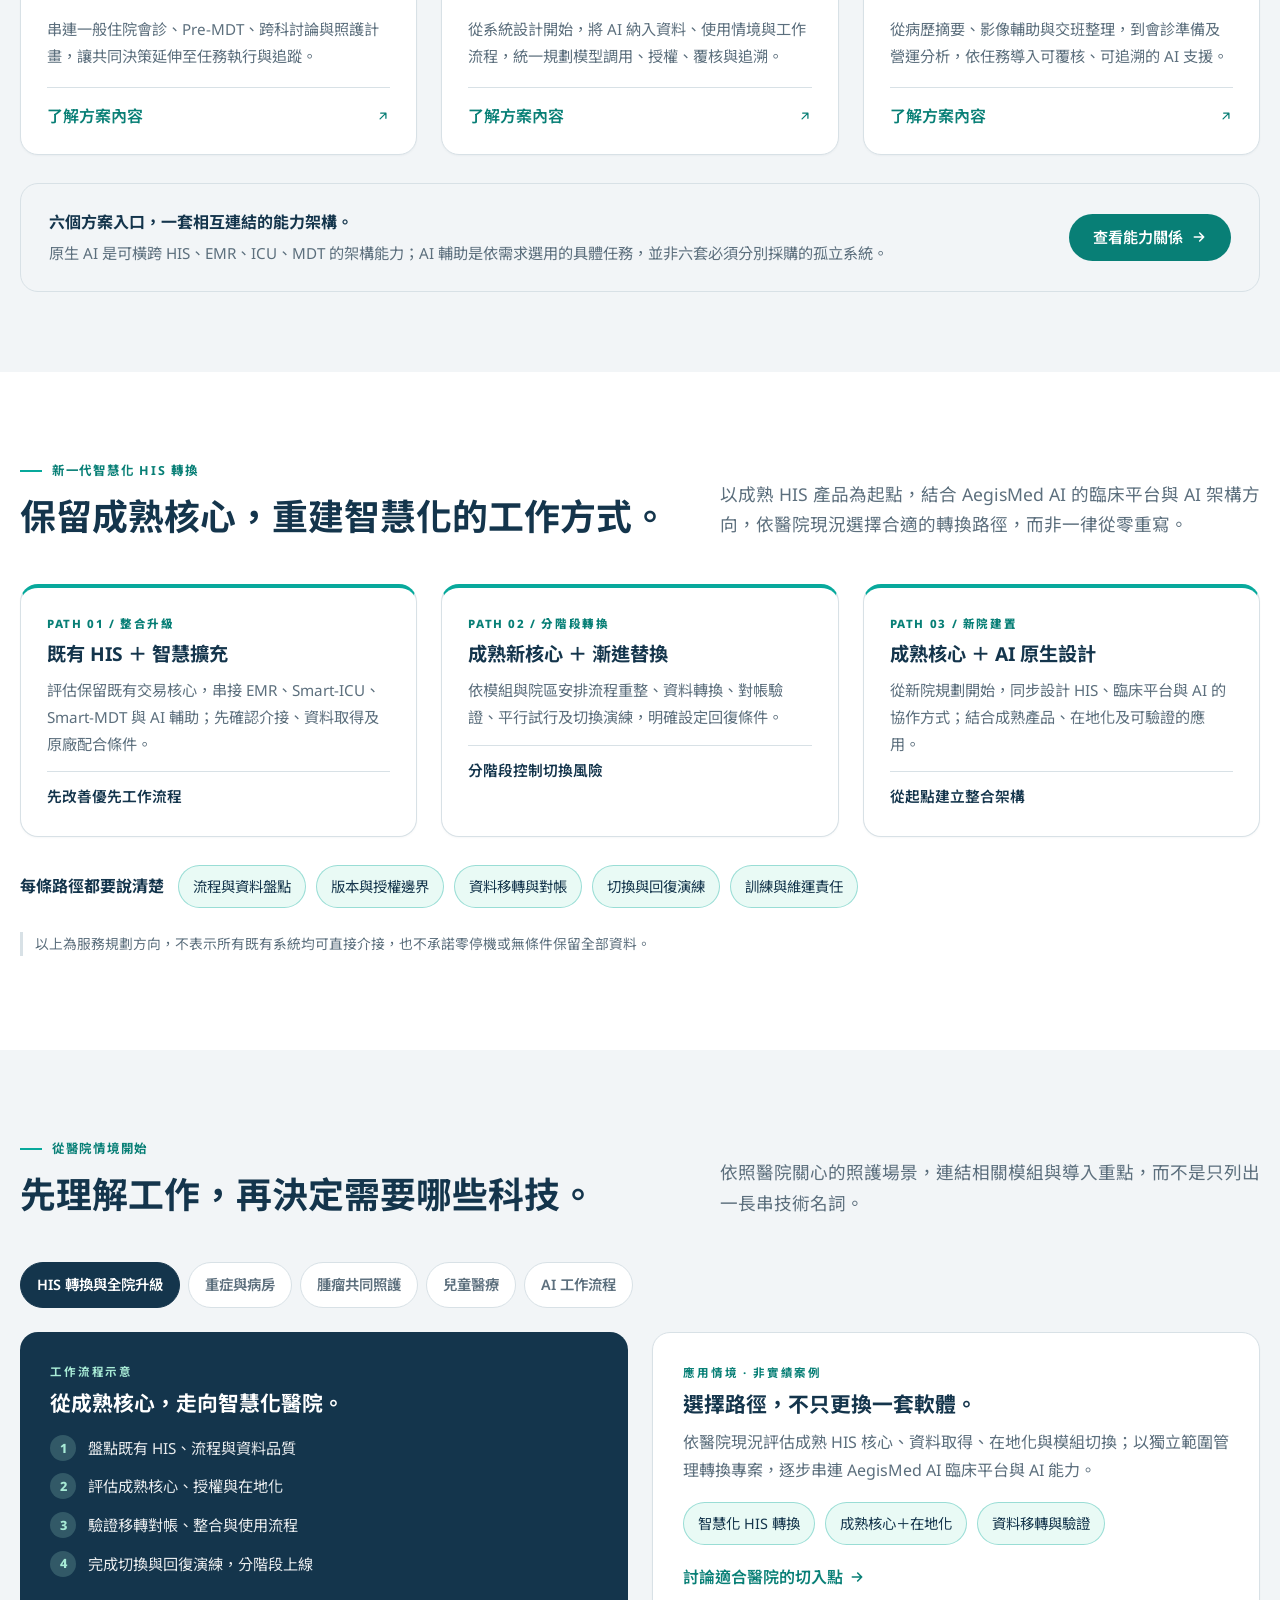
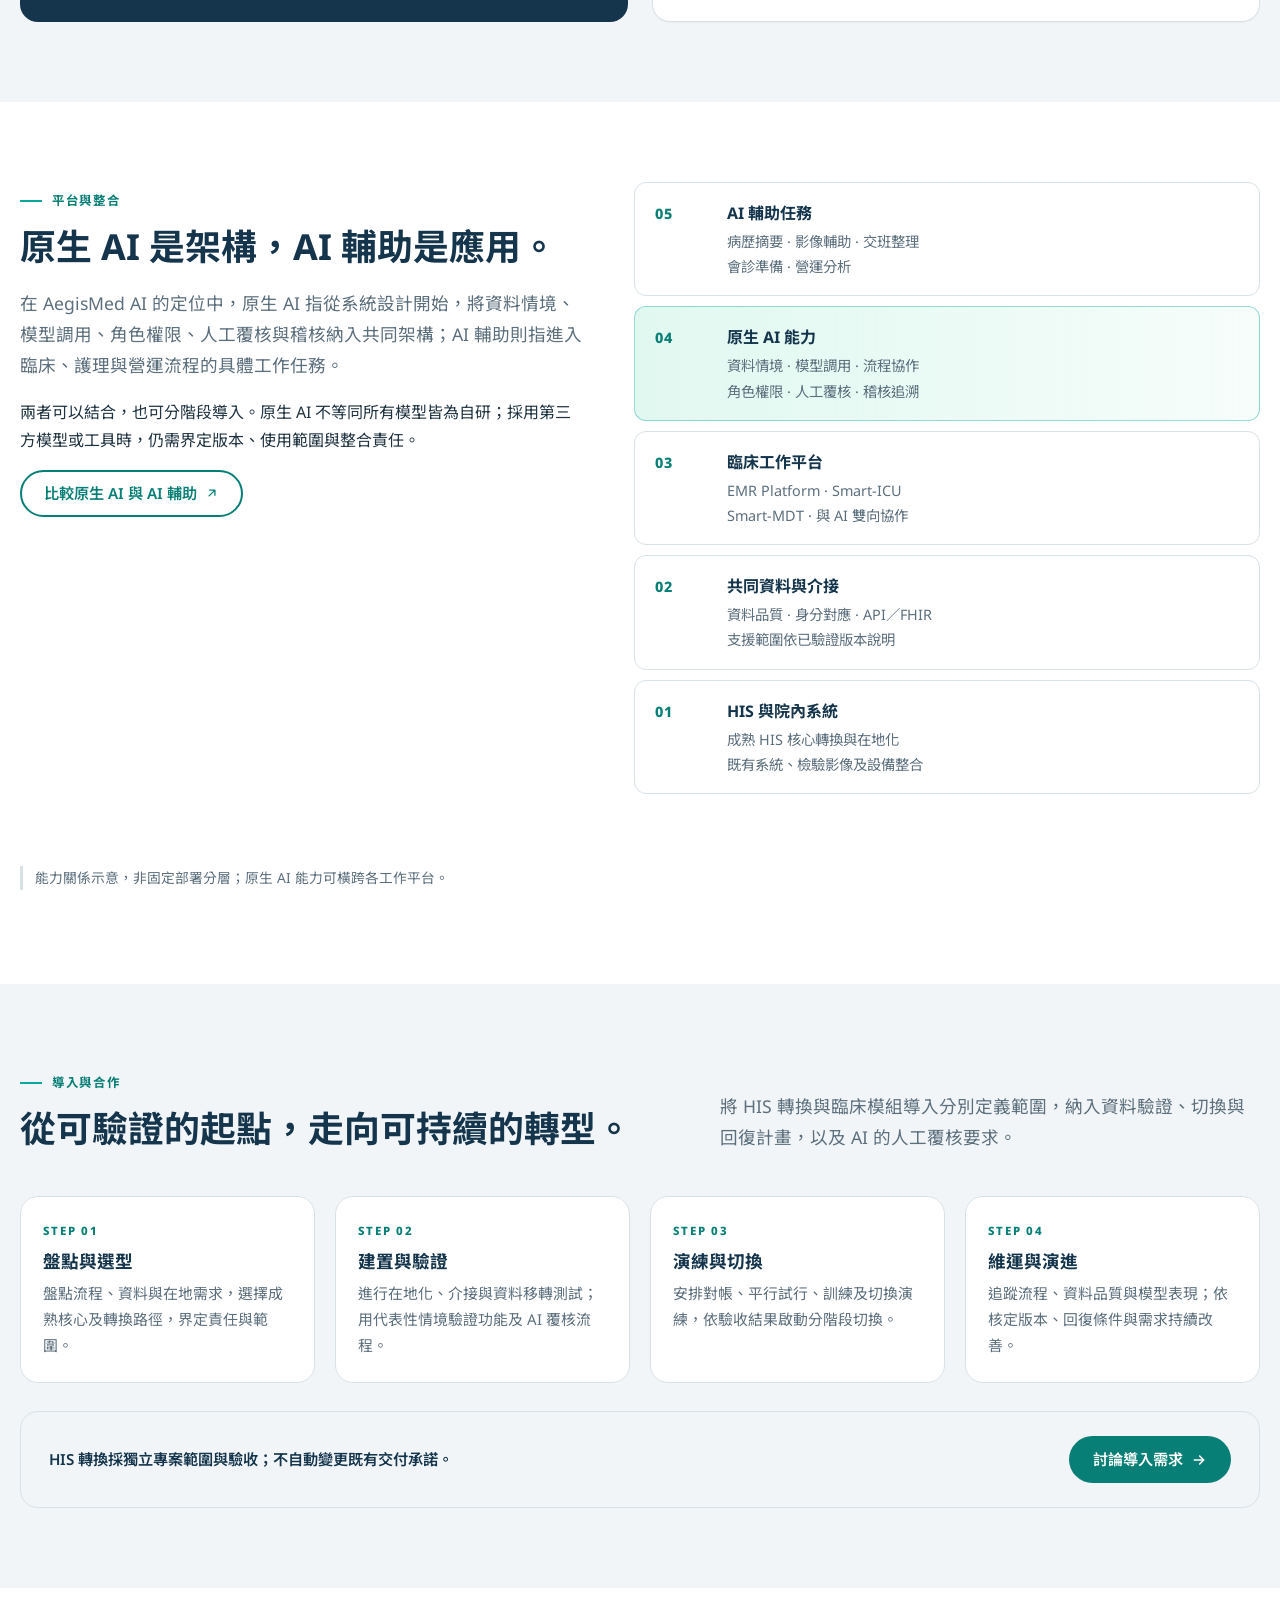
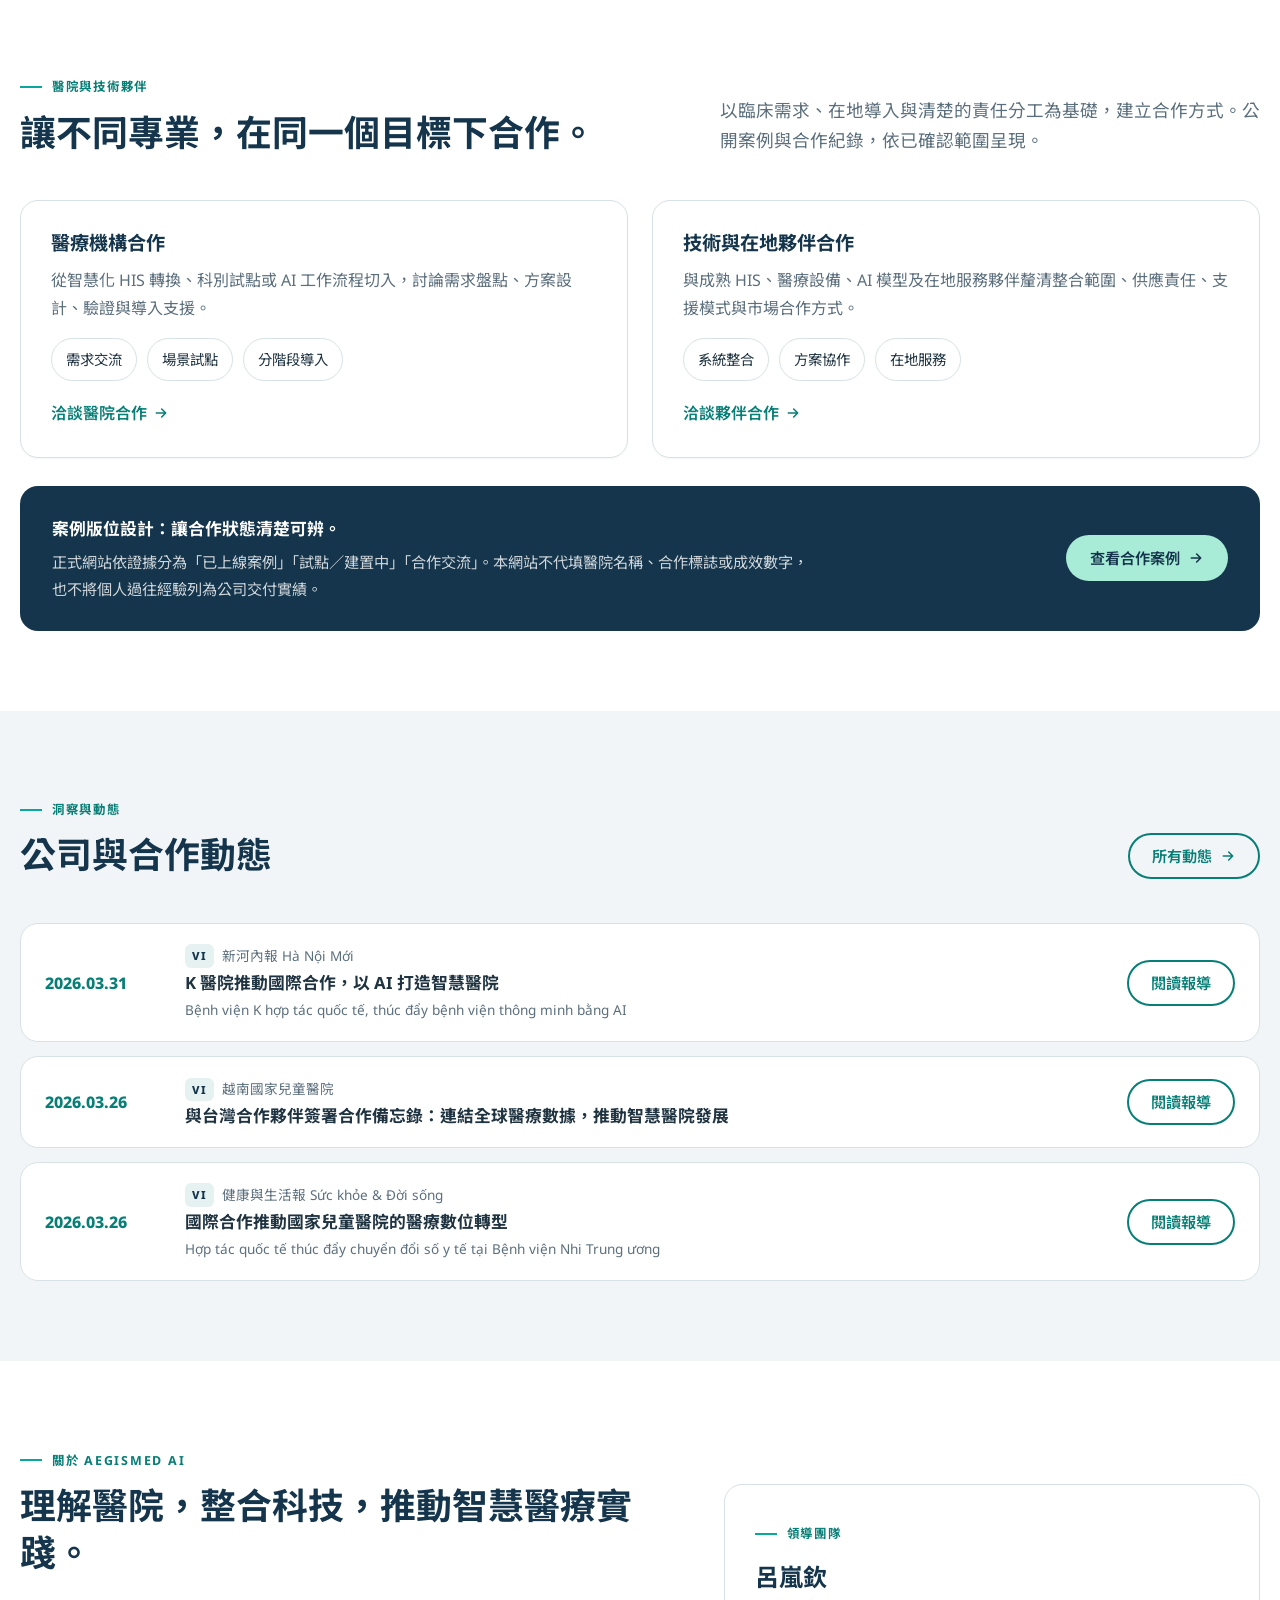
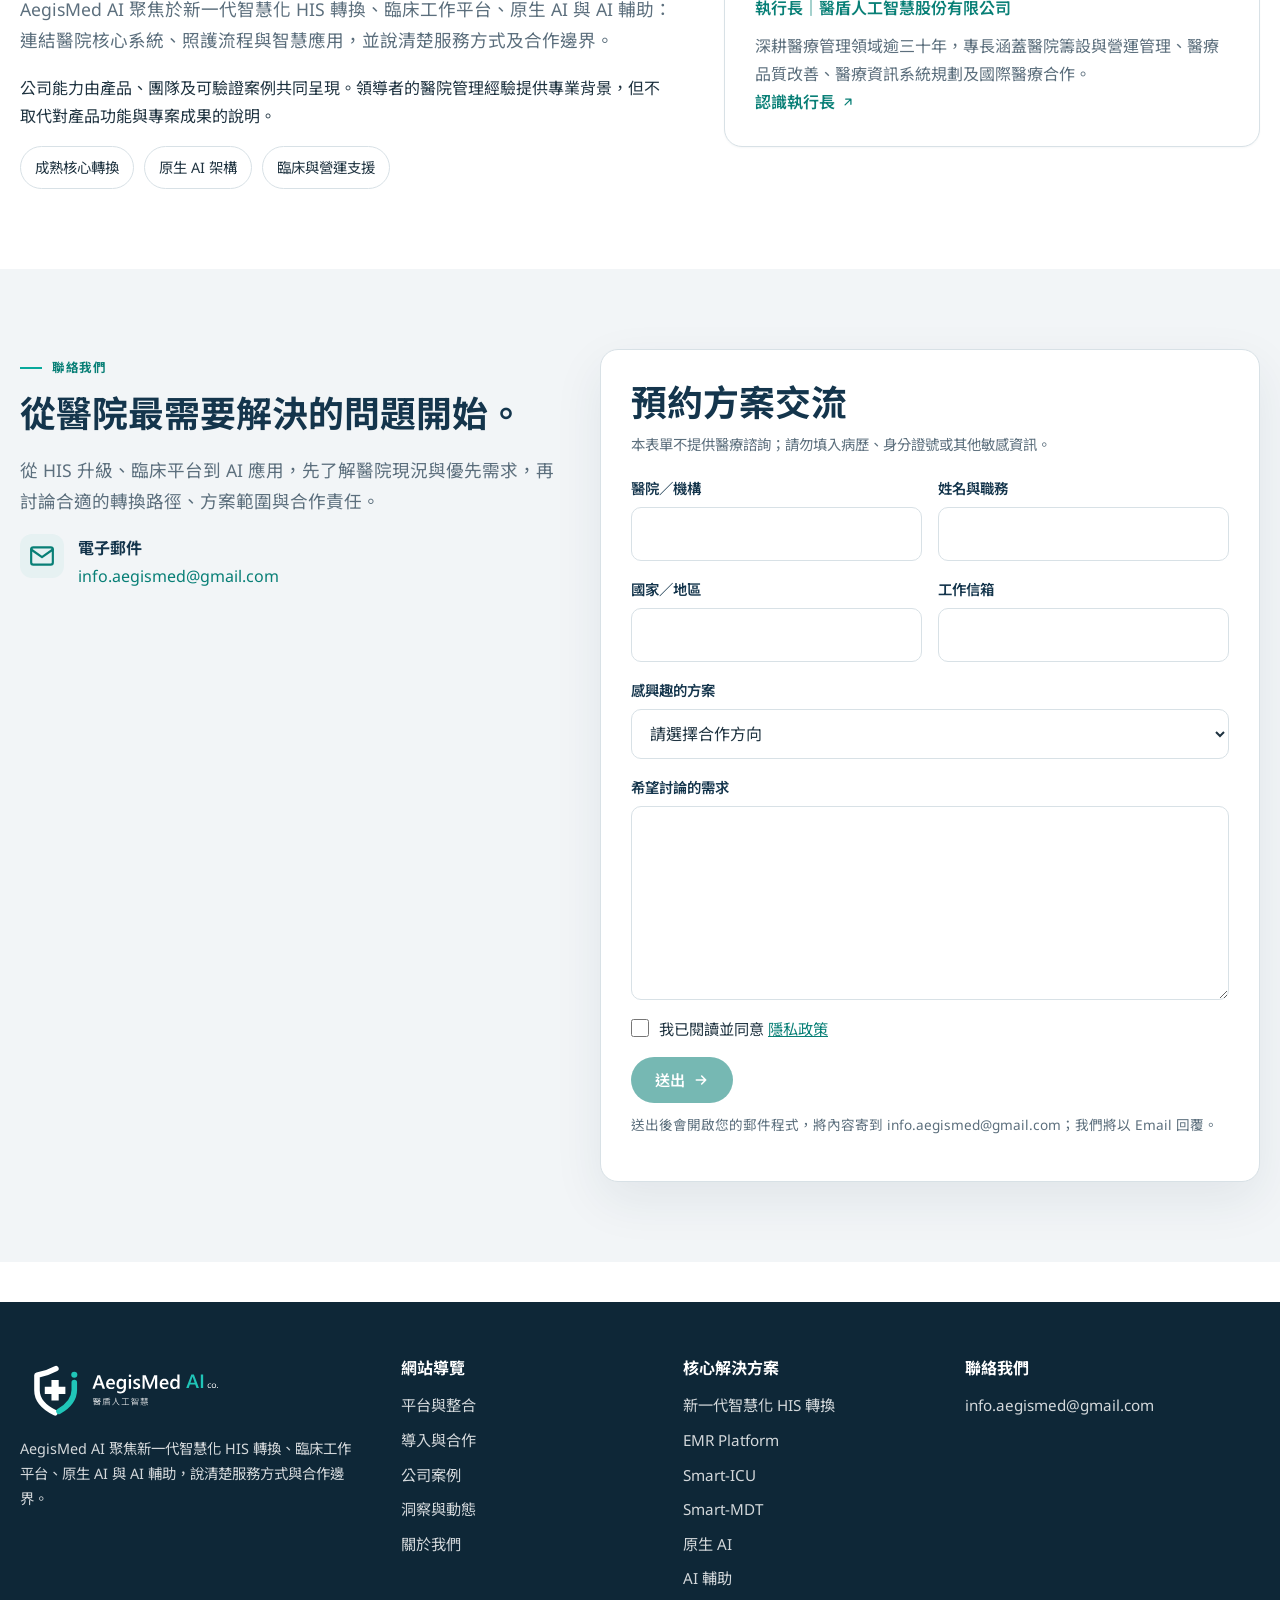
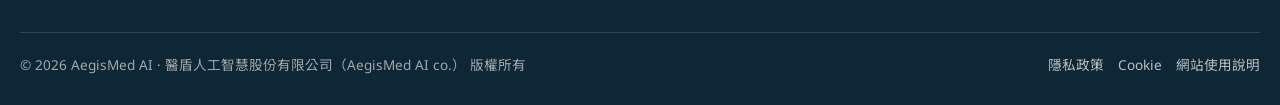
==== commit 47f9b989: "聯絡方式、品牌、合作方與照片定稿；關於頁新增品牌與願景 - 聯絡方式只公開 Email（info.aegismed@gmail.com）與線上表單，移除電話、地址、所在地與服務時間 - 表單新增「我已" ====
--- a/index.html
+++ b/index.html
@@ -3,7 +3,7 @@
 <head>
   <meta charset="utf-8">
   <meta name="viewport" content="width=device-width, initial-scale=1">
-  <title data-i18n="title.home">醫盾 AegisMed AI co.｜從 HIS 升級，邁向 AI 原生的智慧醫院</title>
+  <title data-i18n="title.home">AegisMed AI｜從 HIS 升級，邁向 AI 原生的智慧醫院</title>
   <meta name="description" content="以新一代智慧化 HIS 轉換為起點，整合 EMR Platform、Smart-ICU、Smart-MDT、原生 AI 與 AI 輔助，規劃從核心系統到臨床與營運流程的智慧升級。">
   <meta name="robots" content="noindex,nofollow">
   <link rel="icon" href="assets/img/favicon.ico?v=3" sizes="16x16 32x32 48x48">
@@ -12,7 +12,7 @@
   <meta name="theme-color" content="#14354C">
   <link rel="preconnect" href="https://fonts.googleapis.com">
   <link href="https://fonts.googleapis.com/css2?family=Noto+Sans:wght@400;500;600;700;800&family=Noto+Sans+TC:wght@400;500;700;800&display=swap" rel="stylesheet">
-  <link rel="stylesheet" href="assets/style.css?v=5">
+  <link rel="stylesheet" href="assets/style.css?v=8">
 </head>
 <body>
   <header class="site-header"></header>
@@ -34,17 +34,16 @@
       <h2 data-render="contact-title"></h2>
       <p class="lead" data-render="contact-lead"></p>
       <ul class="info-list">
-        <li><div class="icon"><svg viewBox="0 0 24 24" fill="none" stroke="currentColor" stroke-width="2" stroke-linecap="round" stroke-linejoin="round"><rect x="2" y="4" width="20" height="16" rx="2"/><path d="m22 6-10 7L2 6"/></svg></div><div><b data-i18n="contact.email">電子郵件</b><span data-render="company-email" data-placeholder></span></div></li>
-        <li><div class="icon"><svg viewBox="0 0 24 24" fill="none" stroke="currentColor" stroke-width="2" stroke-linecap="round" stroke-linejoin="round"><path d="M21 10c0 7-9 13-9 13s-9-6-9-13a9 9 0 0 1 18 0z"/><circle cx="12" cy="10" r="3"/></svg></div><div><b data-i18n="contact.address">地址</b><span data-render="company-address" data-placeholder></span></div></li>
+        <li><div class="icon"><svg viewBox="0 0 24 24" fill="none" stroke="currentColor" stroke-width="2" stroke-linecap="round" stroke-linejoin="round"><rect x="2" y="4" width="20" height="16" rx="2"/><path d="m22 6-10 7L2 6"/></svg></div><div><b data-i18n="contact.email">電子郵件</b><span data-render="company-email"></span></div></li>
       </ul>
     </div>
     <div data-render="contact-form"></div>
   </div></section>
 
   <footer class="site-footer"></footer>
-  <script src="assets/data.js?v=5"></script>
-  <script src="assets/content.js?v=5"></script>
-  <script src="assets/i18n.js?v=5"></script>
-  <script src="assets/site.js?v=5"></script>
+  <script src="assets/data.js?v=8"></script>
+  <script src="assets/content.js?v=8"></script>
+  <script src="assets/i18n.js?v=8"></script>
+  <script src="assets/site.js?v=8"></script>
 </body>
 </html>
--- a/assets/style.css
+++ b/assets/style.css
@@ -437,3 +437,23 @@
   .fig .cell { flex: 1 1 calc(50% - 4px); }
   .fig-grid .groups { grid-template-columns: 1fr; }
 }
+
+/* 聯絡表單：隱私政策同意 */
+.consent { display: flex; align-items: flex-start; gap: 10px; margin: 4px 0 14px; font-size: .95rem; color: var(--ink); cursor: pointer; }
+.consent input { width: 18px; height: 18px; margin: 3px 0 0; accent-color: var(--teal-dark); flex: 0 0 auto; }
+.consent a { color: var(--teal-dark); text-decoration: underline; }
+.consent-warn { margin: -6px 0 14px; font-size: .9rem; color: #B45309; }
+.btn[disabled] { opacity: .55; cursor: not-allowed; }
+
+/* 關於頁：品牌與願景 */
+.brand-grid { display: grid; grid-template-columns: .85fr 1.15fr; gap: 48px; align-items: center; }
+.brand-mark { background: #fff; border: 1px solid var(--line); border-radius: var(--radius); padding: 40px 32px 32px; text-align: center; box-shadow: var(--shadow); }
+.brand-mark img { width: 180px; height: auto; display: block; margin: 0 auto 24px; }
+.brand-mark .vision { border-top: 1px solid var(--line); padding-top: 20px; }
+.brand-mark .vision p { margin: 6px 0 0; font-size: 1.2rem; font-weight: 700; color: var(--navy); line-height: 1.5; }
+.brand-elements { display: grid; gap: 14px; margin-top: 22px; }
+.brand-el { display: grid; grid-template-columns: 36px 1fr; gap: 14px; align-items: start; padding: 18px 20px; background: #fff; border: 1px solid var(--line); border-radius: var(--radius-sm); }
+.brand-el .n { width: 36px; height: 36px; border-radius: 50%; display: grid; place-items: center; background: var(--navy); color: #fff; font-weight: 700; font-size: .9rem; }
+.brand-el h3 { margin: 0 0 4px; font-size: 1.05rem; }
+.brand-el p { margin: 0; color: var(--muted); font-size: .95rem; line-height: 1.7; }
+@media (max-width: 860px) { .brand-grid { grid-template-columns: 1fr; } }
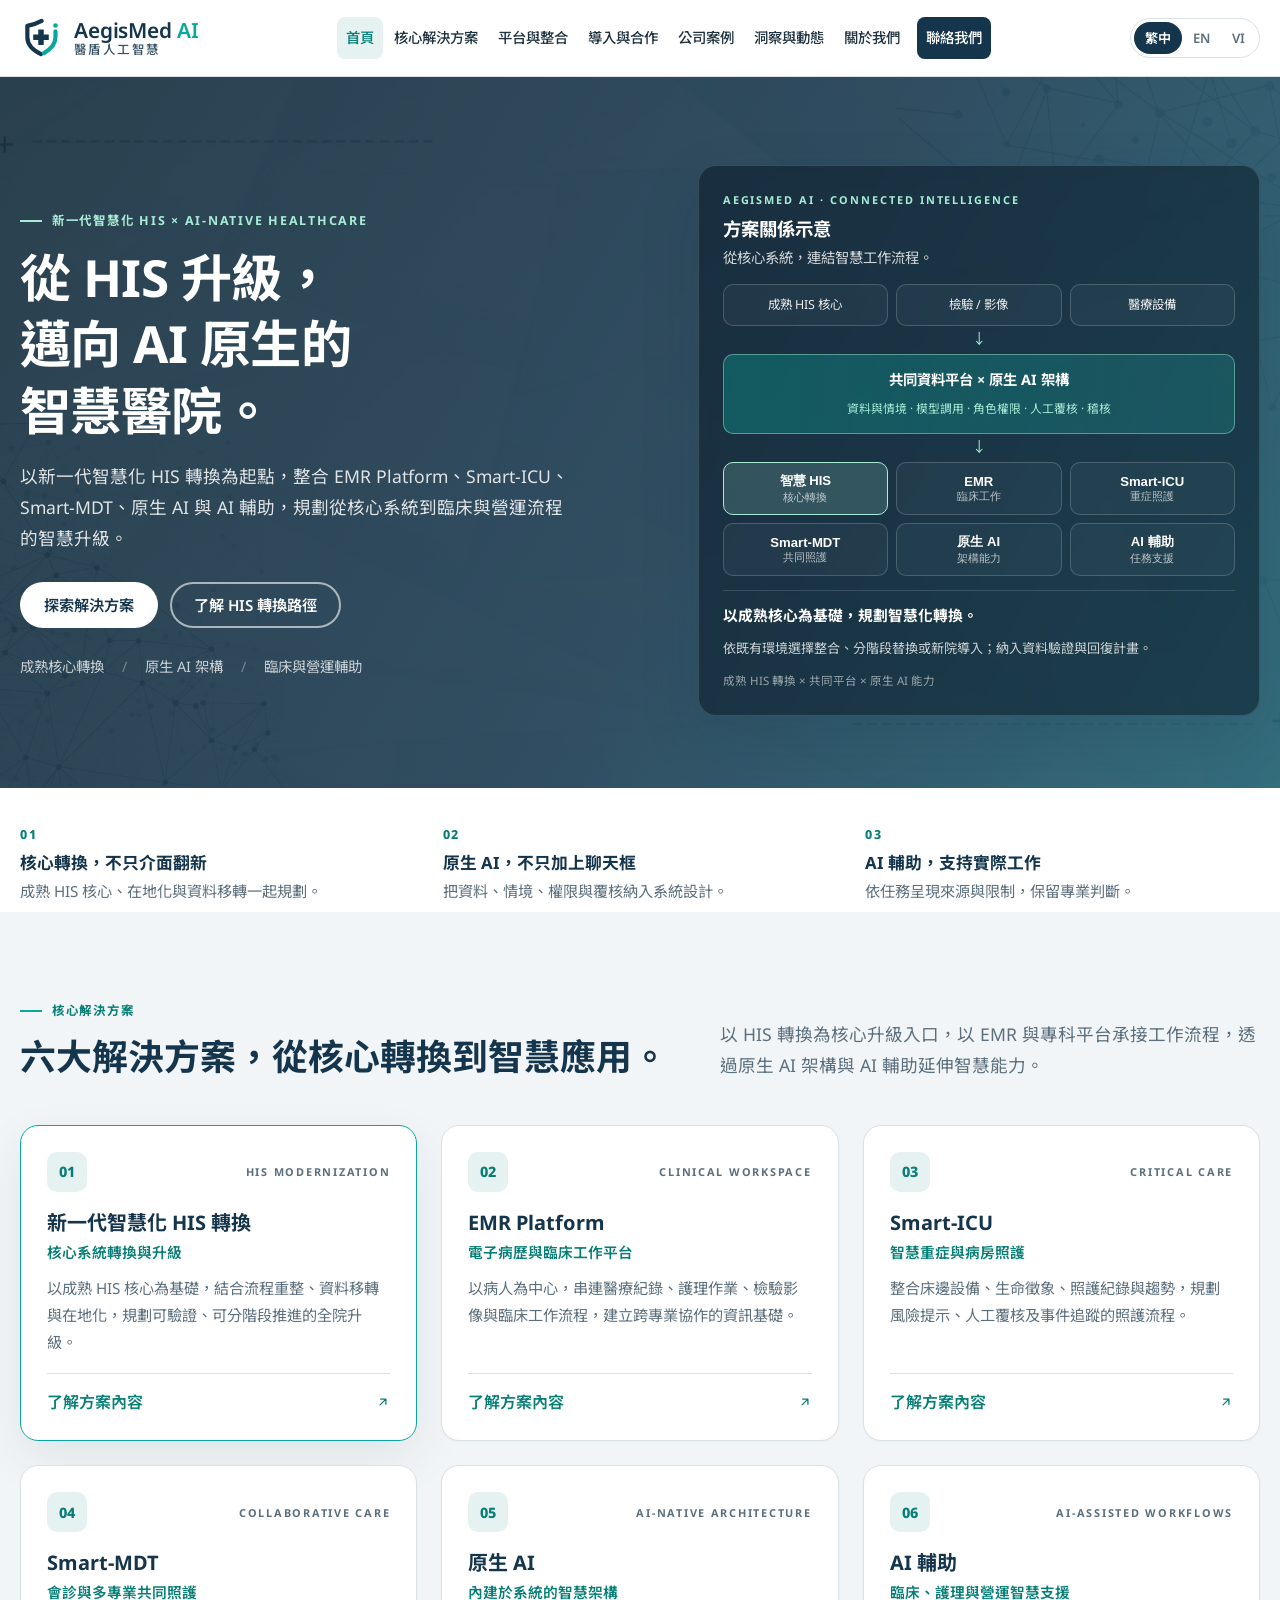
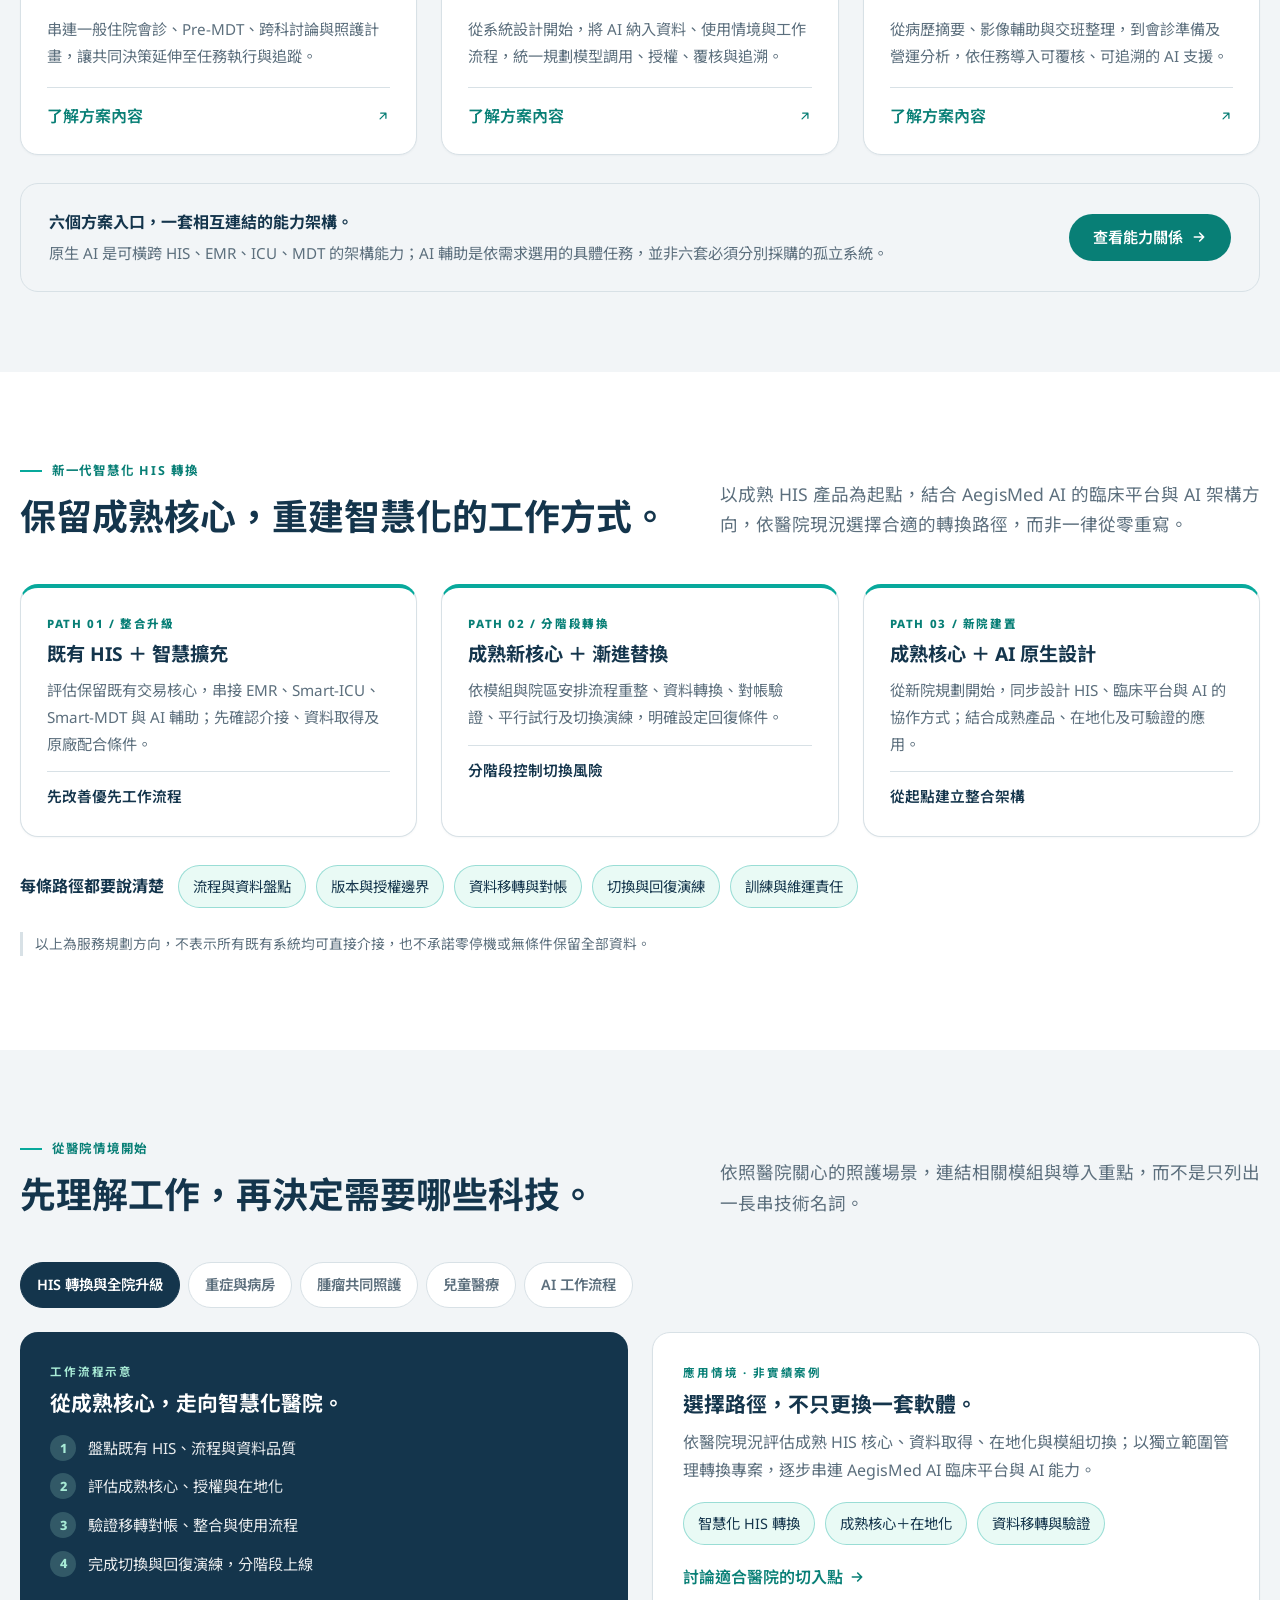
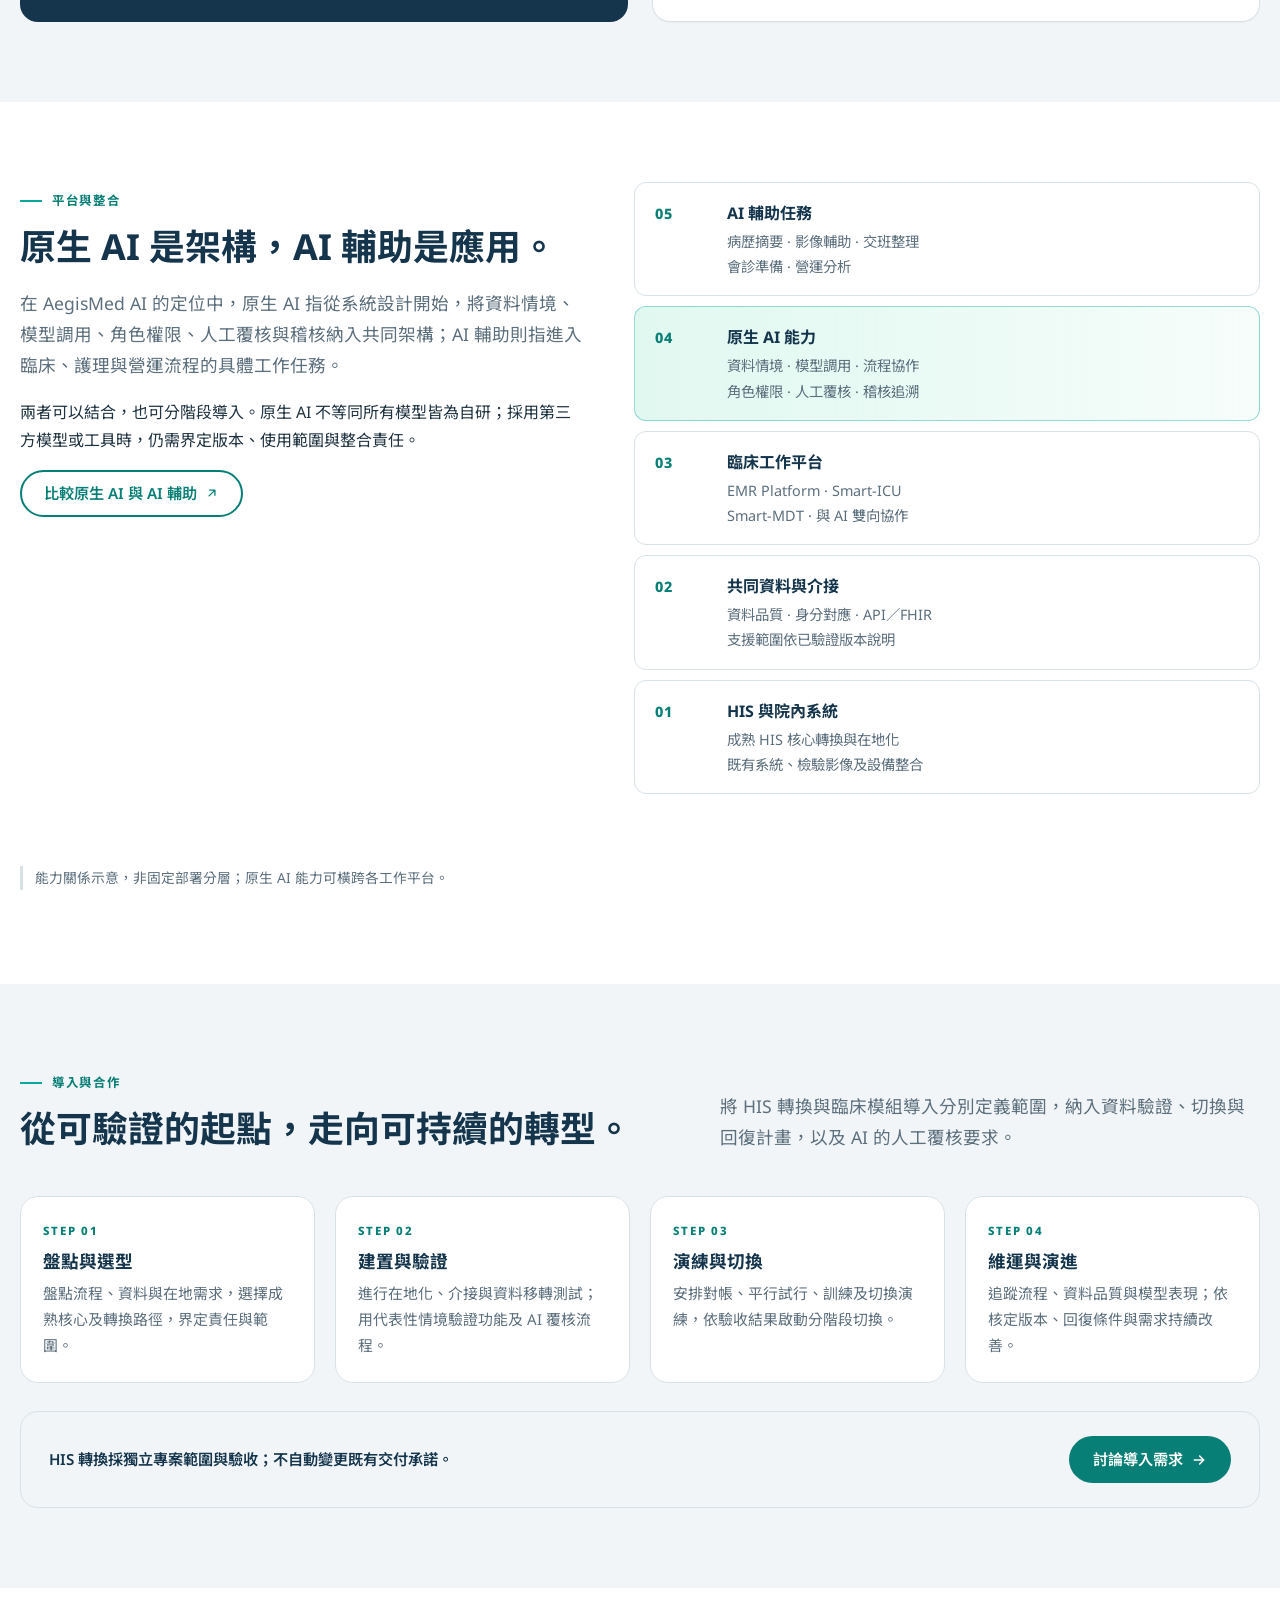
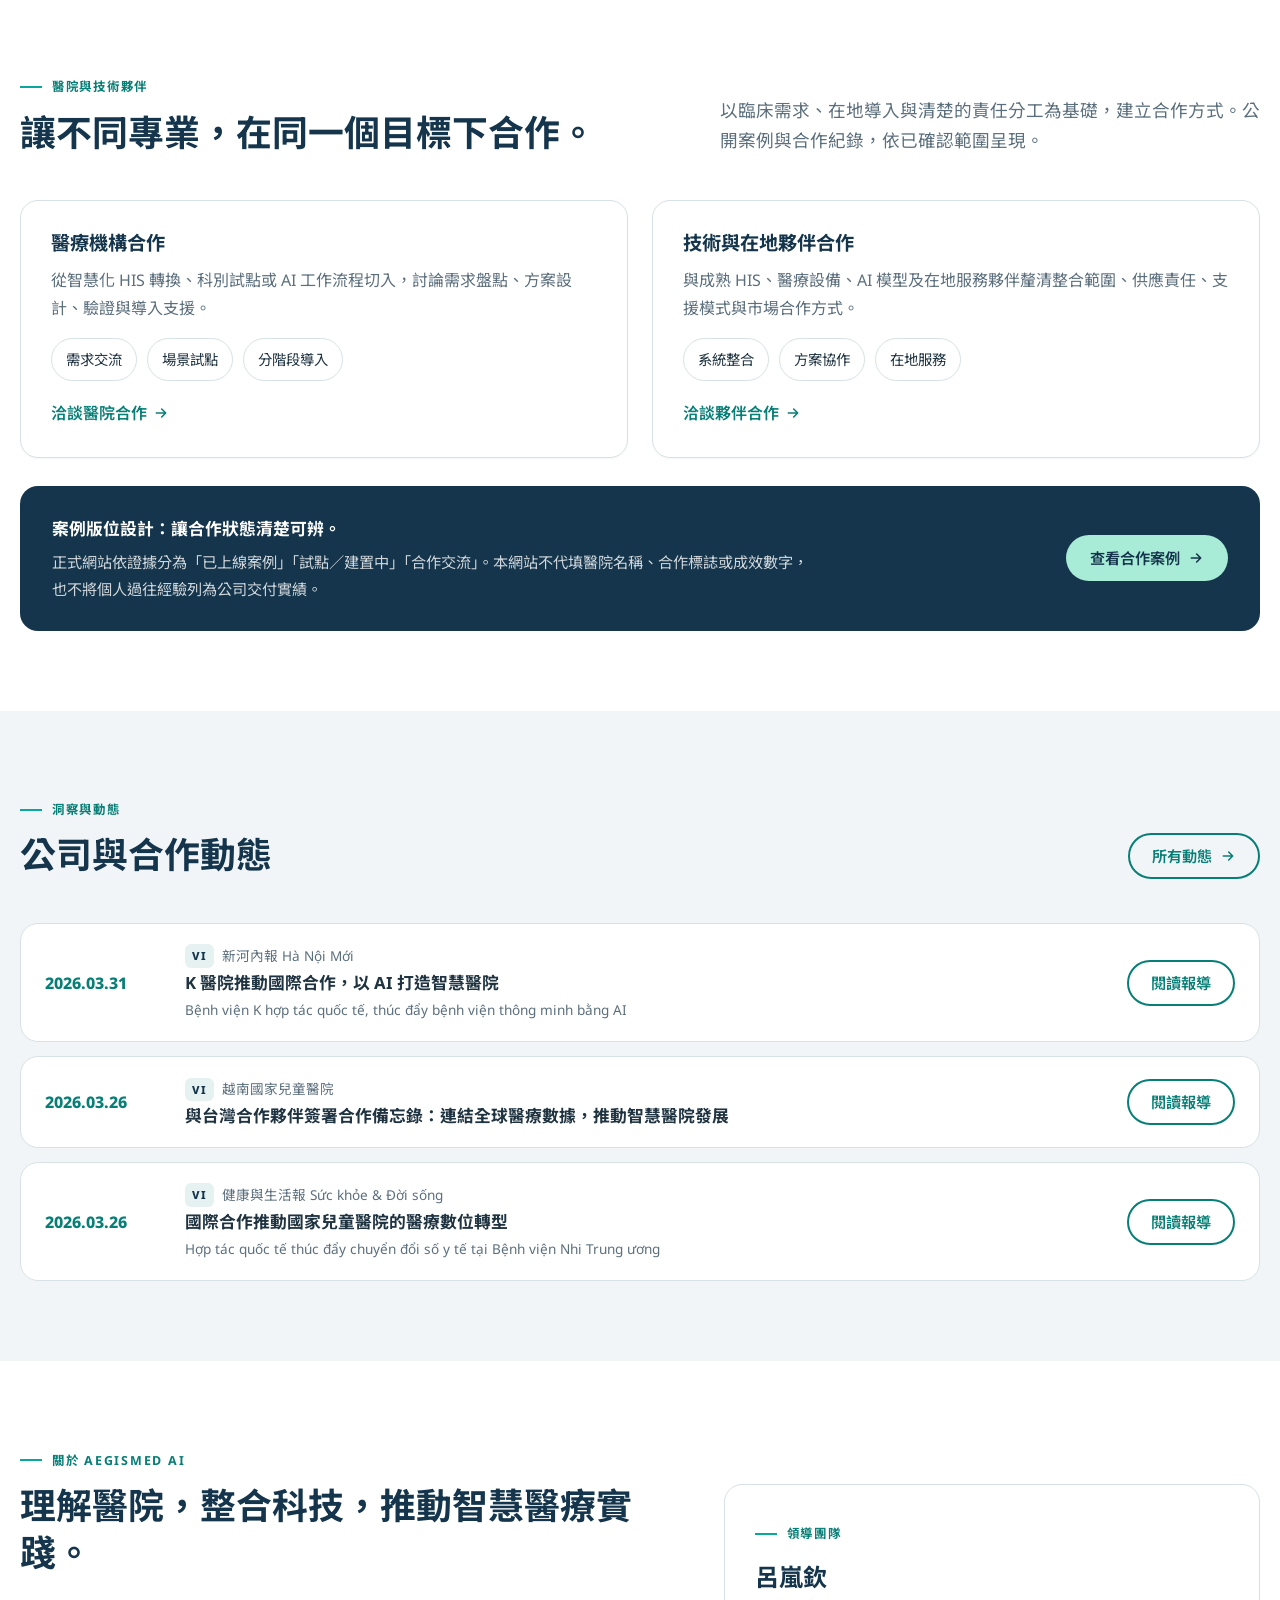
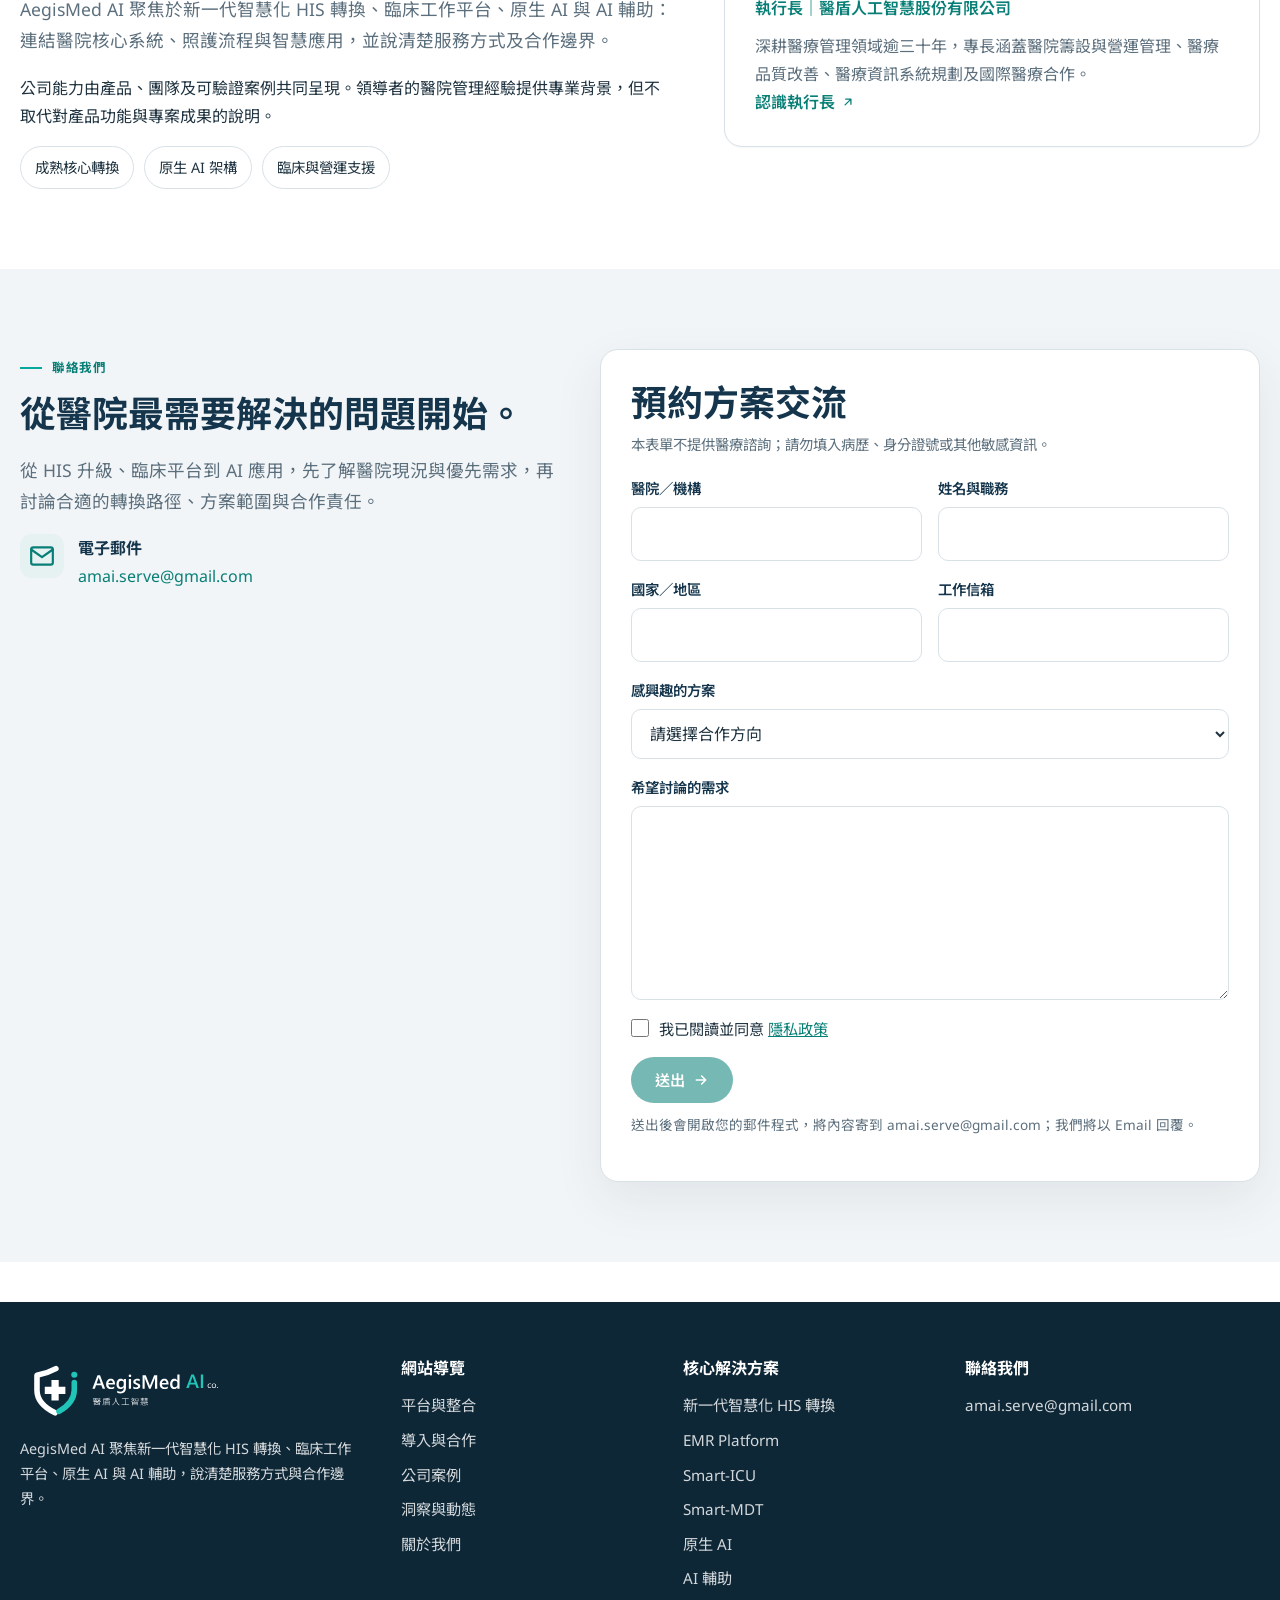
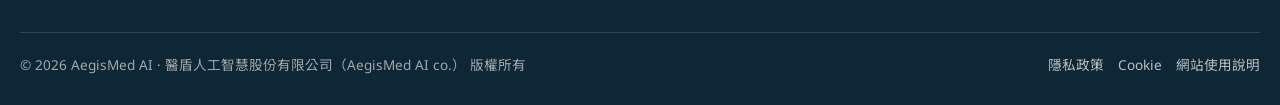
==== commit 51d7a555: "聯絡 Email 改為 amai.serve@gmail.com - 頁尾、聯絡資訊、關於頁公司資料、表單收件信箱與說明、隱私頁一併更新 - 資產版號改為 ?v=15  Co-Authored-By:" ====
--- a/index.html
+++ b/index.html
@@ -5,14 +5,13 @@
   <meta name="viewport" content="width=device-width, initial-scale=1">
   <title data-i18n="title.home">AegisMed AI｜從 HIS 升級，邁向 AI 原生的智慧醫院</title>
   <meta name="description" content="以新一代智慧化 HIS 轉換為起點，整合 EMR Platform、Smart-ICU、Smart-MDT、原生 AI 與 AI 輔助，規劃從核心系統到臨床與營運流程的智慧升級。">
-  <meta name="robots" content="noindex,nofollow">
   <link rel="icon" href="assets/img/favicon.ico?v=3" sizes="16x16 32x32 48x48">
   <link rel="icon" href="assets/img/favicon.svg?v=3" type="image/svg+xml" sizes="any">
   <link rel="apple-touch-icon" href="assets/img/apple-touch-icon.png?v=3" sizes="180x180">
   <meta name="theme-color" content="#14354C">
   <link rel="preconnect" href="https://fonts.googleapis.com">
   <link href="https://fonts.googleapis.com/css2?family=Noto+Sans:wght@400;500;600;700;800&family=Noto+Sans+TC:wght@400;500;700;800&display=swap" rel="stylesheet">
-  <link rel="stylesheet" href="assets/style.css?v=8">
+  <link rel="stylesheet" href="assets/style.css?v=15">
 </head>
 <body>
   <header class="site-header"></header>
@@ -41,9 +40,9 @@
   </div></section>
 
   <footer class="site-footer"></footer>
-  <script src="assets/data.js?v=8"></script>
-  <script src="assets/content.js?v=8"></script>
-  <script src="assets/i18n.js?v=8"></script>
-  <script src="assets/site.js?v=8"></script>
+  <script src="assets/data.js?v=15"></script>
+  <script src="assets/content.js?v=15"></script>
+  <script src="assets/i18n.js?v=15"></script>
+  <script src="assets/site.js?v=15"></script>
 </body>
 </html>
